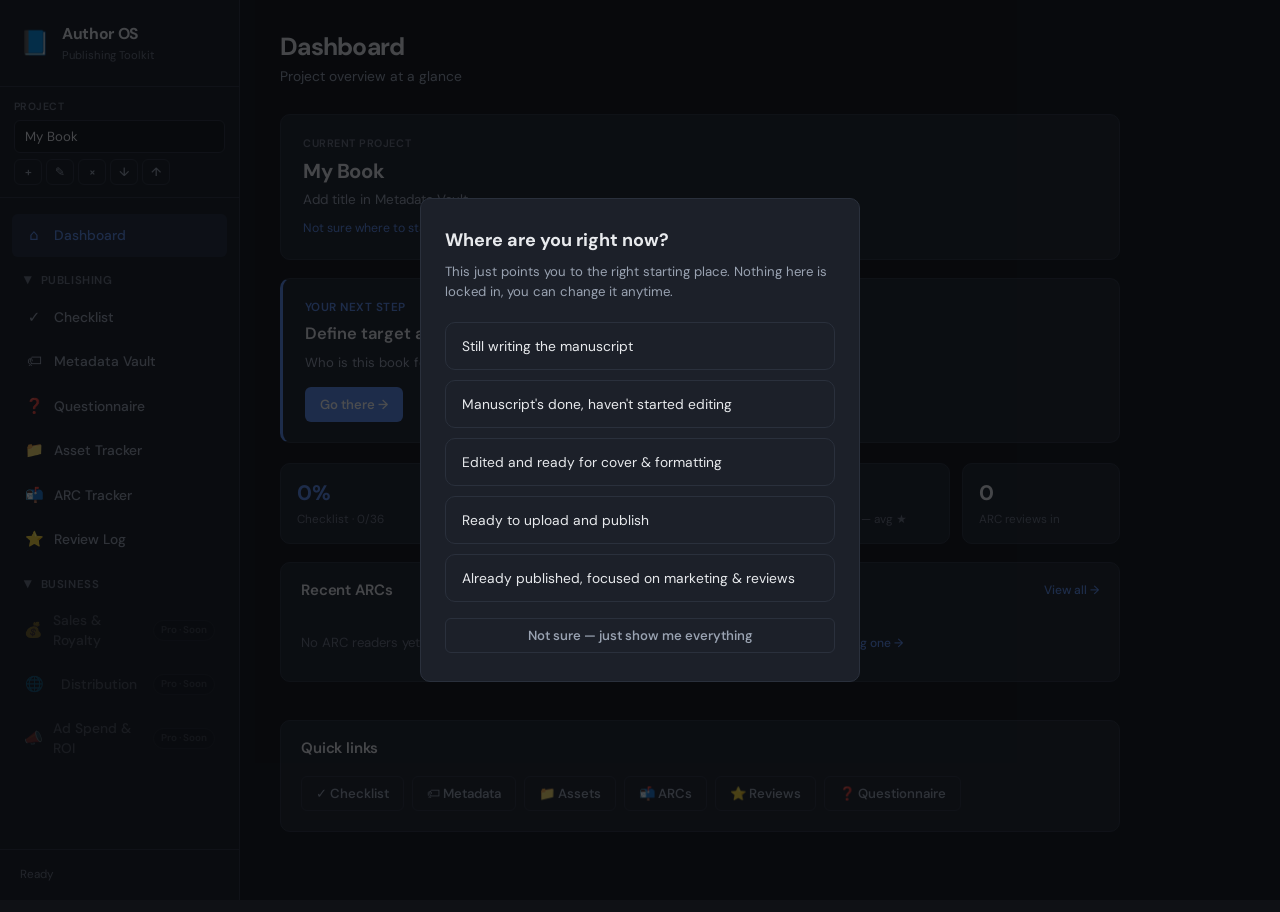
==== index.html @ c6f03f04 "Add files via upload" ====
<!DOCTYPE html>
<html lang="en">
<head>
  <meta charset="UTF-8" />
  <meta name="viewport" content="width=device-width, initial-scale=1.0" />
  <title>Author OS — Publishing Toolkit</title>
  <link rel="manifest" href="manifest.json" />
  <meta name="theme-color" content="#171a21" />
  <link rel="icon" href="icons/icon-192.png" />
  <link rel="apple-touch-icon" href="icons/icon-192.png" />
  <meta name="mobile-web-app-capable" content="yes" />
  <meta name="apple-mobile-web-app-capable" content="yes" />
  <meta name="apple-mobile-web-app-status-bar-style" content="black-translucent" />
  <meta name="apple-mobile-web-app-title" content="Author OS" />
  <link rel="stylesheet" href="styles.css" />
  <link rel="preconnect" href="https://fonts.googleapis.com" />
  <link rel="preconnect" href="https://fonts.gstatic.com" crossorigin />
  <link href="https://fonts.googleapis.com/css2?family=DM+Sans:ital,opsz,wght@0,9..40,400;0,9..40,500;0,9..40,600;0,9..40,700;1,9..40,400&family=JetBrains+Mono:wght@400;500&display=swap" rel="stylesheet" />
</head>
<body>
  <div class="app">
    <!-- Mobile top bar -->
    <header class="mobile-bar" id="mobileBar">
      <button type="button" class="menu-btn" id="menuBtn" aria-label="Open menu">
        <span class="menu-icon">☰</span>
      </button>
      <div class="mobile-bar-title">Author OS</div>
      <div class="mobile-bar-spacer"></div>
    </header>
    <div class="sidebar-backdrop" id="sidebarBackdrop" hidden></div>

    <!-- Sidebar -->
    <aside class="sidebar" id="sidebar">
      <div class="brand">
        <div class="brand-icon">📘</div>
        <div>
          <div class="brand-name">Author OS</div>
          <div class="brand-sub">Publishing Toolkit</div>
        </div>
        <button type="button" class="sidebar-close" id="sidebarClose" aria-label="Close menu">×</button>
      </div>
      <div class="project-switcher" id="projectSwitcher">
        <!-- rendered by JS -->
      </div>
      <nav class="nav">
        <a href="#dashboard" class="nav-item" data-page="dashboard">
          <span class="nav-icon">⌂</span> Dashboard
        </a>

        <div class="nav-group" data-group="publishing">
          <button type="button" class="nav-group-header" aria-expanded="true">
            <span class="nav-group-chevron">▶</span>
            <span class="nav-group-label">Publishing</span>
          </button>
          <div class="nav-group-items">
            <a href="#checklist" class="nav-item" data-page="checklist">
              <span class="nav-icon">✓</span> Checklist
            </a>
            <a href="#metadata" class="nav-item" data-page="metadata">
              <span class="nav-icon">🏷</span> Metadata Vault
            </a>
            <a href="#questionnaire" class="nav-item" data-page="questionnaire">
              <span class="nav-icon">❓</span> Questionnaire
            </a>
            <a href="#assets" class="nav-item" data-page="assets">
              <span class="nav-icon">📁</span> Asset Tracker
            </a>
            <a href="#arcs" class="nav-item" data-page="arcs">
              <span class="nav-icon">📬</span> ARC Tracker
            </a>
            <a href="#reviews" class="nav-item" data-page="reviews">
              <span class="nav-icon">⭐</span> Review Log
            </a>
          </div>
        </div>

        <div class="nav-group" data-group="business">
          <button type="button" class="nav-group-header" aria-expanded="true">
            <span class="nav-group-chevron">▶</span>
            <span class="nav-group-label">Business</span>
          </button>
          <div class="nav-group-items">
            <div class="nav-item disabled" title="Coming soon">
              <span class="nav-icon">💰</span> Sales & Royalty
              <span class="nav-soon-badge">Pro · Soon</span>
            </div>
            <div class="nav-item disabled" title="Coming soon">
              <span class="nav-icon">🌐</span> Distribution
              <span class="nav-soon-badge">Pro · Soon</span>
            </div>
            <div class="nav-item disabled" title="Coming soon">
              <span class="nav-icon">📣</span> Ad Spend & ROI
              <span class="nav-soon-badge">Pro · Soon</span>
            </div>
          </div>
        </div>
      </nav>
      <div class="sidebar-footer">
        <div class="save-status" id="saveStatus">Ready</div>
      </div>
    </aside>

    <!-- ========== DASHBOARD VIEW ========== -->
    <main class="main view" id="view-dashboard" hidden>
      <header class="page-header">
        <div>
          <h1>Dashboard</h1>
          <p class="subtitle">Project overview at a glance</p>
        </div>
      </header>

      <div class="dash-hero card" id="dashHero">
        <div class="dash-hero-label">Current project</div>
        <div class="dash-hero-title" id="dashProjectName">—</div>
        <div class="dash-hero-meta" id="dashBookMeta"></div>
        <button type="button" class="dash-hero-restart" id="btnReopenOnboarding">Not sure where to start?</button>
      </div>

      <div class="next-step card accent" id="dashNextStep">
        <!-- filled by JS -->
      </div>

      <div class="dash-grid" id="dashStats">
        <!-- filled by JS -->
      </div>

      <div class="dash-columns">
        <section class="card">
          <div class="card-header">
            <h2>Recent ARCs</h2>
            <a href="#arcs" class="dash-link" data-goto="arcs">View all →</a>
          </div>
          <div class="card-body" id="dashRecentArcs"></div>
        </section>
        <section class="card">
          <div class="card-header">
            <h2>Recent Reviews</h2>
            <a href="#reviews" class="dash-link" data-goto="reviews">View all →</a>
          </div>
          <div class="card-body" id="dashRecentReviews"></div>
        </section>
      </div>

      <div class="dash-quick card">
        <div class="card-header"><h2>Quick links</h2></div>
        <div class="card-body dash-quick-links">
          <button type="button" class="btn btn-ghost" data-goto="checklist">✓ Checklist</button>
          <button type="button" class="btn btn-ghost" data-goto="metadata">🏷 Metadata</button>
          <button type="button" class="btn btn-ghost" data-goto="assets">📁 Assets</button>
          <button type="button" class="btn btn-ghost" data-goto="arcs">📬 ARCs</button>
          <button type="button" class="btn btn-ghost" data-goto="reviews">⭐ Reviews</button>
          <button type="button" class="btn btn-ghost" data-goto="questionnaire">❓ Questionnaire</button>
        </div>
      </div>
    </main>

    <!-- ========== CHECKLIST VIEW ========== -->
    <main class="main view" id="view-checklist" hidden>
      <header class="page-header">
        <div>
          <h1>Publishing Checklist</h1>
          <p class="subtitle">Track every step from idea to launch</p>
        </div>
        <div class="header-actions">
          <div class="progress-wrap">
            <div class="progress-bar"><div class="progress-fill" id="progressFill"></div></div>
            <span class="progress-text" id="progressText">0%</span>
          </div>
          <button type="button" class="btn btn-ghost" id="btnResetChecklist">Reset</button>
        </div>
      </header>

      <div class="checklist" id="checklistRoot">
        <!-- Sections rendered by JS -->
      </div>
    </main>

    <!-- ========== METADATA VIEW ========== -->
    <main class="main view" id="view-metadata" hidden>
      <header class="page-header">
        <div>
          <h1>ISBN & Metadata Vault</h1>
          <p class="subtitle">Single source of truth for title, ISBNs, BISAC, keywords & more</p>
        </div>
        <div class="header-actions">
          <button type="button" class="btn btn-ghost" id="btnExport">Export JSON</button>
          <button type="button" class="btn btn-ghost" id="btnImport">Import</button>
          <button type="button" class="btn btn-danger" id="btnClear">Clear</button>
          <button type="button" class="btn btn-primary" id="btnSave">Save</button>
        </div>
      </header>

      <div class="wizard-toggle-bar">
        <span class="wizard-toggle-text">Prefer to go one step at a time?</span>
        <button type="button" class="btn btn-ghost btn-sm" id="btnMetaWizardToggle">Switch to step-by-step</button>
      </div>

      <form id="metadataForm" class="metadata-form" autocomplete="off">
        <!-- Core Identity -->
        <section class="card">
          <div class="card-header"><h2>Core Identity</h2></div>
          <div class="card-body grid-2">
            <div class="field">
              <label for="workingTitle">Working Title</label>
              <input type="text" id="workingTitle" name="workingTitle" placeholder="e.g. Project Blackbird" />
              <div class="field-hint">A placeholder while you're still writing. Change it anytime, it's just for your own reference and won't be shown to readers.</div>
            </div>
            <div class="field">
              <label for="finalTitle">Final Title <span class="req">*</span></label>
              <input type="text" id="finalTitle" name="finalTitle" placeholder="The actual title that will appear on the cover" required />
              <div class="field-hint">The exact title that will appear on the cover and every retailer page. Once you're happy with it, treat it as locked.</div>
            </div>
            <div class="field full">
              <label for="subtitle">Subtitle</label>
              <input type="text" id="subtitle" name="subtitle" placeholder="Optional subtitle" />
              <div class="field-hint">Optional. A short line under the title for extra context, common in nonfiction ("A Novel," "How to X in 30 Days"). Leave blank if your title stands alone.</div>
            </div>
            <div class="field">
              <label for="author">Primary Author / Pen Name <span class="req">*</span></label>
              <input type="text" id="author" name="author" placeholder="Name as it appears on the cover" required />
              <div class="field-hint">The name exactly as it should appear on the cover — your real name or a pen name.</div>
            </div>
            <div class="field">
              <label for="contributors">Other Contributors</label>
              <input type="text" id="contributors" name="contributors" placeholder="Editor, illustrator, co-author…" />
              <div class="field-hint">Anyone else who worked on the book. Not required, useful for your own records and for acknowledgments.</div>
            </div>
            <div class="field">
              <label for="seriesName">Series Name</label>
              <input type="text" id="seriesName" name="seriesName" placeholder="e.g. The Nightfall Saga" />
              <div class="field-hint">Leave blank for standalone books.</div>
            </div>
            <div class="field">
              <label for="seriesNumber">Series Number</label>
              <input type="text" id="seriesNumber" name="seriesNumber" placeholder="1, 2, Book One…" />
              <div class="field-hint">Where this book falls in the series — whatever format you use consistently across the series.</div>
            </div>
          </div>
        </section>

        <!-- Publication -->
        <section class="card">
          <div class="card-header"><h2>Publication</h2></div>
          <div class="card-body grid-2">
            <div class="field">
              <label for="publisher">Publisher / Imprint</label>
              <input type="text" id="publisher" name="publisher" placeholder="Your imprint or traditional publisher" />
              <div class="field-hint">Leave blank if you're publishing directly under your own name with no imprint.</div>
            </div>
            <div class="field">
              <label for="pubDate">Publication / On-Sale Date</label>
              <input type="date" id="pubDate" name="pubDate" />
              <div class="field-hint">The date your book goes live for purchase — this can be a pre-order date.</div>
            </div>
            <div class="field">
              <label for="language">Language</label>
              <select id="language" name="language">
                <option value="en">English</option>
                <option value="es">Spanish</option>
                <option value="fr">French</option>
                <option value="de">German</option>
                <option value="it">Italian</option>
                <option value="pt">Portuguese</option>
                <option value="other">Other</option>
              </select>
            </div>
            <div class="field">
              <label for="status">Status</label>
              <select id="status" name="status">
                <option value="draft">Draft</option>
                <option value="ready">Ready for upload</option>
                <option value="published">Published</option>
                <option value="archived">Archived</option>
              </select>
              <div class="field-hint">Where this book currently stands in your process.</div>
            </div>
            <div class="field">
              <label for="pageCount">Page Count (print)</label>
              <input type="number" id="pageCount" name="pageCount" min="0" placeholder="e.g. 320" />
              <div class="field-hint">An estimate is fine for now. Roughly 250–300 words per page if you don't have a formatted file yet.</div>
            </div>
            <div class="field">
              <label for="wordCount">Word Count</label>
              <input type="number" id="wordCount" name="wordCount" min="0" placeholder="e.g. 85000" />
              <div class="field-hint">Most word processors show this automatically — Tools &gt; Word Count in Google Docs, or the bottom status bar in Microsoft Word.</div>
            </div>
          </div>
        </section>

        <!-- Formats & ISBNs -->
        <section class="card">
          <div class="card-header">
            <h2>Formats & ISBNs</h2>
            <p class="card-hint">One ISBN per format, never reuse one across paperback, hardcover, ebook, and audio. Buy ISBNs from Bowker at myidentifiers.com if you're in the US (a 10-pack is far cheaper per-ISBN than buying one at a time), or search "[your country] ISBN agency" elsewhere. KDP will also assign a free ISBN automatically, but that locks the edition's publisher-of-record to Amazon, skip it if you plan to sell wide (Apple Books, Kobo, etc).</p>
          </div>
          <div class="card-body">
            <div class="isbn-grid">
              <div class="isbn-row">
                <label class="checkbox-label">
                  <input type="checkbox" id="fmtPaperback" name="fmtPaperback" />
                  <span>Paperback</span>
                </label>
                <input type="text" id="isbnPaperback" name="isbnPaperback" class="isbn-input" placeholder="ISBN-13 (paperback)" />
                <input type="text" id="pricePaperback" name="pricePaperback" class="price-input" placeholder="Price $" />
              </div>
              <div class="isbn-row">
                <label class="checkbox-label">
                  <input type="checkbox" id="fmtHardcover" name="fmtHardcover" />
                  <span>Hardcover</span>
                </label>
                <input type="text" id="isbnHardcover" name="isbnHardcover" class="isbn-input" placeholder="ISBN-13 (hardcover)" />
                <input type="text" id="priceHardcover" name="priceHardcover" class="price-input" placeholder="Price $" />
              </div>
              <div class="isbn-row">
                <label class="checkbox-label">
                  <input type="checkbox" id="fmtEbook" name="fmtEbook" />
                  <span>Ebook</span>
                </label>
                <input type="text" id="isbnEbook" name="isbnEbook" class="isbn-input" placeholder="ISBN-13 (ebook)" />
                <input type="text" id="priceEbook" name="priceEbook" class="price-input" placeholder="Price $" />
              </div>
              <div class="isbn-row">
                <label class="checkbox-label">
                  <input type="checkbox" id="fmtAudio" name="fmtAudio" />
                  <span>Audiobook</span>
                </label>
                <input type="text" id="isbnAudio" name="isbnAudio" class="isbn-input" placeholder="ISBN-13 (audio)" />
                <input type="text" id="priceAudio" name="priceAudio" class="price-input" placeholder="Price $" />
              </div>
            </div>
            <div class="field-hint" style="margin-top: 10px;">Price is the retail amount readers pay. You can change it anytime, including for promotions.</div>
          </div>
        </section>

        <!-- Categorization -->
        <section class="card">
          <div class="card-header"><h2>Categorization</h2></div>
          <div class="card-body grid-2">
            <div class="field">
              <label for="bisacPrimary">Primary BISAC</label>
              <input type="text" id="bisacPrimary" name="bisacPrimary" placeholder="e.g. FIC031000 — Fiction / Thrillers" />
              <div class="field-hint">A standardized code that tells retailers and libraries which shelf your book belongs on. Look up the full list at bisg.org ("BISAC Subject Headings List"), or check a similar, already-published book's Amazon listing under "Product details."</div>
            </div>
            <div class="field">
              <label for="bisacSecondary">Secondary BISAC</label>
              <input type="text" id="bisacSecondary" name="bisacSecondary" placeholder="Optional second category" />
              <div class="field-hint">Optional. Same lookup as Primary BISAC, pick the most specific code that still fits, a code too broad buries you in a crowded category.</div>
            </div>
            <div class="field full">
              <label for="keywords">Keywords / Search Terms</label>
              <textarea id="keywords" name="keywords" rows="2" placeholder="Comma-separated keywords for Amazon, Apple, etc. (max ~7 recommended)"></textarea>
              <div class="field-hint">Search terms a reader might actually type in, not marketing language. Type the start of a phrase into Amazon's search bar and see what autocomplete suggests, those are real searches people are making.</div>
            </div>
            <div class="field full">
              <label for="audience">Target Audience</label>
              <input type="text" id="audience" name="audience" placeholder="e.g. Adult, Young Adult, 18–35 thriller readers" />
              <div class="field-hint">Be specific — "Adult readers who enjoy slow-burn romantic suspense" is more useful than just "Adult."</div>
            </div>
          </div>
        </section>

        <!-- Descriptions -->
        <section class="card">
          <div class="card-header"><h2>Descriptions</h2></div>
          <div class="card-body">
            <div class="field">
              <label for="shortDesc">Short Description / Elevator Pitch</label>
              <textarea id="shortDesc" name="shortDesc" rows="3" placeholder="1–2 sentences. Used in ads and short listings."></textarea>
              <div class="field-hint">The version someone reads in half a second while scrolling. It needs to hook, not summarize.</div>
            </div>
            <div class="field">
              <label for="fullDesc">Full Description / Blurb</label>
              <textarea id="fullDesc" name="fullDesc" rows="8" placeholder="The sales description that appears on retailer pages."></textarea>
              <div class="field-hint">Sells the book, it doesn't summarize the plot start to finish, and it should never reveal the ending. Look at bestsellers in your genre for tone and structure before writing your own.</div>
            </div>
            <div class="field">
              <label for="notes">Internal Notes</label>
              <textarea id="notes" name="notes" rows="3" placeholder="Private notes — not for public metadata."></textarea>
              <div class="field-hint">Private, for your own use. Never shown to readers, never uploaded anywhere.</div>
            </div>
          </div>
        </section>

        <div class="form-footer">
          <button type="submit" class="btn btn-primary btn-lg">Save Metadata</button>
          <span class="hint">Data is stored locally in your browser (localStorage).</span>
        </div>
      </form>
    </main>

    <!-- ========== QUESTIONNAIRE VIEW ========== -->
    <main class="main view" id="view-questionnaire" hidden>
      <header class="page-header">
        <div>
          <h1>Project Questionnaire</h1>
          <p class="subtitle">Answer once — clarity for positioning, metadata & marketing</p>
        </div>
        <div class="header-actions">
          <button type="button" class="btn btn-ghost" id="btnImportQ">Import</button>
          <button type="button" class="btn btn-ghost" id="btnExportQ">Export</button>
          <button type="button" class="btn btn-danger" id="btnClearQ">Clear</button>
          <button type="button" class="btn btn-primary" id="btnSaveQ">Save</button>
        </div>
      </header>

      <div class="wizard-toggle-bar">
        <span class="wizard-toggle-text">Prefer to go one step at a time?</span>
        <button type="button" class="btn btn-ghost btn-sm" id="btnQWizardToggle">Switch to step-by-step</button>
      </div>

      <form id="questionnaireForm" class="questionnaire-form" autocomplete="off">
        <!-- 1. The Book -->
        <section class="card">
          <div class="card-header"><h2>1. The Book</h2></div>
          <div class="card-body">
            <div class="field">
              <label for="q_oneSentence">In one sentence, what is this book about?</label>
              <textarea id="q_oneSentence" name="q_oneSentence" rows="2" placeholder="When a burned-out detective inherits a haunted lighthouse, she must solve a 40-year-old disappearance before the storm season ends."></textarea>
              <div class="field-hint">The version you'd say out loud if someone asked "what's your book about?" at a party. Not your final blurb, just a working answer to clarify your own thinking.</div>
            </div>
            <div class="field">
              <label for="q_whyWrite">Why does this story need to exist? (Your personal why)</label>
              <textarea id="q_whyWrite" name="q_whyWrite" rows="3" placeholder="What itch does it scratch for you — and for readers?"></textarea>
              <div class="field-hint">Not for readers, this is for you. It helps you stay motivated and surfaces the emotional core you'll want to lean into in marketing later.</div>
            </div>
            <div class="field">
              <label for="q_comparable">Name 2–3 comparable titles (comps)</label>
              <input type="text" id="q_comparable" name="q_comparable" placeholder="e.g. The Silent Patient + Mexican Gothic + The Guest List" />
              <div class="field-hint">Already-published books close enough in tone or audience that "if you liked X, you'll like this" makes sense. Browse a similar book's Amazon page under "Customers also bought" for real, reader-tested comps.</div>
            </div>
            <div class="field">
              <label for="q_unique">What makes your book different from those comps?</label>
              <textarea id="q_unique" name="q_unique" rows="2" placeholder="The unique angle, voice, setting, or twist"></textarea>
              <div class="field-hint">This becomes the core of your pitch. Without a clear answer here, your marketing tends to default to sounding like everyone else's.</div>
            </div>
          </div>
        </section>

        <!-- 2. Reader -->
        <section class="card">
          <div class="card-header"><h2>2. The Reader</h2></div>
          <div class="card-body grid-2">
            <div class="field full">
              <label for="q_idealReader">Describe your ideal reader in detail</label>
              <textarea id="q_idealReader" name="q_idealReader" rows="3" placeholder="Age range, gender lean, what they already read, what they care about, where they hang out online…"></textarea>
              <div class="field-hint">A specific person, not a demographic category. What they already read and where they spend time online matters more than age, and makes them far easier to actually reach with ads or content.</div>
            </div>
            <div class="field">
              <label for="q_genre">Primary genre / category</label>
              <input type="text" id="q_genre" name="q_genre" placeholder="e.g. Psychological thriller, romantasy, business memoir" />
              <div class="field-hint">As specific as you can get — "psychological thriller" over just "thriller." This should generally match the BISAC categories in the Metadata Vault.</div>
            </div>
            <div class="field">
              <label for="q_heat">Content level / heat / intensity</label>
              <select id="q_heat" name="q_heat">
                <option value="">— select —</option>
                <option value="clean">Clean / no spice</option>
                <option value="mild">Mild</option>
                <option value="moderate">Moderate</option>
                <option value="explicit">Explicit / dark</option>
                <option value="na">Not applicable</option>
              </select>
              <div class="field-hint">Readers rely on this to know what they're getting. Mismatched expectations are one of the most common sources of negative reviews.</div>
            </div>
            <div class="field full">
              <label for="q_promise">What emotional promise does the book make?</label>
              <input type="text" id="q_promise" name="q_promise" placeholder="e.g. Edge-of-seat tension + a satisfying justice ending" />
              <div class="field-hint">The feeling a reader trusts you to deliver by the end. This should match what your comps above also promise.</div>
            </div>
          </div>
        </section>

        <!-- 3. Goals -->
        <section class="card">
          <div class="card-header"><h2>3. Goals & Success</h2></div>
          <div class="card-body grid-2">
            <div class="field full">
              <label for="q_primaryGoal">Primary goal for this book</label>
              <select id="q_primaryGoal" name="q_primaryGoal">
                <option value="">— select —</option>
                <option value="finish">Just finish and publish it</option>
                <option value="income">Meaningful income / full-time writing</option>
                <option value="series">Launch a series / platform</option>
                <option value="credibility">Build credibility / authority</option>
                <option value="fun">Creative fulfillment / fun</option>
                <option value="other">Other</option>
              </select>
              <div class="field-hint">There's no wrong answer here — naming your real priority honestly shapes which of the other questions matter most.</div>
            </div>
            <div class="field">
              <label for="q_salesTarget">Realistic first-year sales target</label>
              <input type="text" id="q_salesTarget" name="q_salesTarget" placeholder="e.g. 500 copies or $2,000 royalty" />
              <div class="field-hint">Keep this realistic, not aspirational. Most first books sell modestly — an honest target here helps set an honest marketing budget below.</div>
            </div>
            <div class="field">
              <label for="q_timeline">Target publish date</label>
              <input type="month" id="q_timeline" name="q_timeline" />
              <div class="field-hint">Should match the Publication Date in the Metadata Vault once that's set.</div>
            </div>
            <div class="field full">
              <label for="q_successLooksLike">What does “success” look like 12 months after launch?</label>
              <textarea id="q_successLooksLike" name="q_successLooksLike" rows="2" placeholder="Be specific and honest"></textarea>
              <div class="field-hint">Something you could actually check against in a year — "500 copies sold and an email list of 300 readers," not just "sell lots of books."</div>
            </div>
          </div>
        </section>

        <!-- 4. Marketing -->
        <section class="card">
          <div class="card-header"><h2>4. Marketing & Reach</h2></div>
          <div class="card-body">
            <div class="field">
              <label for="q_existingAudience">Do you already have an audience? Where?</label>
              <textarea id="q_existingAudience" name="q_existingAudience" rows="2" placeholder="Email list size, social following, podcast, newsletter, local community…"></textarea>
              <div class="field-hint">Be honest about size. This directly affects how much of your launch depends on paid ads versus people who already know you.</div>
            </div>
            <div class="field">
              <label for="q_marketingComfort">Which marketing activities are you willing to do?</label>
              <div class="checkbox-group">
                <label class="checkbox-label"><input type="checkbox" name="q_mkt_email" id="q_mkt_email" /> Email list / newsletter</label>
                <label class="checkbox-label"><input type="checkbox" name="q_mkt_social" id="q_mkt_social" /> Social media (organic)</label>
                <label class="checkbox-label"><input type="checkbox" name="q_mkt_ads" id="q_mkt_ads" /> Paid ads (Amazon, Meta, BookBub)</label>
                <label class="checkbox-label"><input type="checkbox" name="q_mkt_podcast" id="q_mkt_podcast" /> Podcast interviews / guesting</label>
                <label class="checkbox-label"><input type="checkbox" name="q_mkt_events" id="q_mkt_events" /> Events / signings / speaking</label>
                <label class="checkbox-label"><input type="checkbox" name="q_mkt_arcs" id="q_mkt_arcs" /> ARC team & review campaign</label>
                <label class="checkbox-label"><input type="checkbox" name="q_mkt_none" id="q_mkt_none" /> Prefer minimal marketing</label>
              </div>
              <div class="field-hint">Check only what you'll actually do consistently. An ARC team you abandon after week one is worse than committing to fewer channels you'll actually maintain.</div>
            </div>
            <div class="field">
              <label for="q_budget">Rough marketing budget for launch (USD)</label>
              <select id="q_budget" name="q_budget">
                <option value="">— select —</option>
                <option value="0">$0 – organic only</option>
                <option value="100-500">$100 – $500</option>
                <option value="500-2000">$500 – $2,000</option>
                <option value="2000+">$2,000+</option>
                <option value="unsure">Not sure yet</option>
              </select>
              <div class="field-hint">Covers things like ads, promo site submissions (BookBub, Written Word Media), or ARC reader incentives. "$0, organic only" is a completely valid answer.</div>
            </div>
          </div>
        </section>

        <!-- 5. Practical -->
        <section class="card">
          <div class="card-header"><h2>5. Practical Reality</h2></div>
          <div class="card-body grid-2">
            <div class="field">
              <label for="q_hours">Hours per week you can realistically dedicate</label>
              <input type="text" id="q_hours" name="q_hours" placeholder="e.g. 8–12 hours" />
              <div class="field-hint">A realistic number, not an aspirational one. This affects which later stages (marketing, distribution, post-launch) are realistic to do yourself versus needing help with.</div>
            </div>
            <div class="field">
              <label for="q_help">Where do you most need outside help?</label>
              <select id="q_help" name="q_help">
                <option value="">— select —</option>
                <option value="editing">Editing</option>
                <option value="cover">Cover design</option>
                <option value="formatting">Formatting</option>
                <option value="marketing">Marketing strategy</option>
                <option value="ads">Ads management</option>
                <option value="none">I want to DIY everything</option>
              </select>
              <div class="field-hint">Where you're least confident or most likely to get stuck. Useful as a signal for where to budget for professional help first.</div>
            </div>
            <div class="field full">
              <label for="q_blockers">Biggest current blocker or fear</label>
              <textarea id="q_blockers" name="q_blockers" rows="2" placeholder="Be honest — this helps prioritize"></textarea>
              <div class="field-hint">Not shown anywhere else. Exists to help surface what's actually slowing you down.</div>
            </div>
            <div class="field full">
              <label for="q_notes">Anything else you want to capture?</label>
              <textarea id="q_notes" name="q_notes" rows="3" placeholder="Open notes"></textarea>
            </div>
          </div>
        </section>

        <div class="form-footer">
          <button type="submit" class="btn btn-primary btn-lg">Save Answers</button>
          <span class="hint">Saved locally in your browser. Export anytime.</span>
        </div>
      </form>
    </main>

    <!-- ========== ASSET TRACKER VIEW ========== -->
    <main class="main view" id="view-assets" hidden>
      <header class="page-header">
        <div>
          <h1>Asset Tracker</h1>
          <p class="subtitle">Manuscripts, covers, interiors, marketing files & more</p>
        </div>
        <div class="header-actions">
          <button type="button" class="btn btn-ghost" id="btnImportAssets">Import</button>
          <button type="button" class="btn btn-ghost" id="btnExportAssets">Export</button>
          <button type="button" class="btn btn-primary" id="btnAddAsset">+ Add Asset</button>
        </div>
      </header>

      <!-- Filters -->
      <div class="asset-filters" id="assetFilters">
        <button type="button" class="filter-chip active" data-filter="all">All</button>
        <button type="button" class="filter-chip" data-filter="manuscript">Manuscript</button>
        <button type="button" class="filter-chip" data-filter="cover">Cover</button>
        <button type="button" class="filter-chip" data-filter="interior">Interior</button>
        <button type="button" class="filter-chip" data-filter="marketing">Marketing</button>
        <button type="button" class="filter-chip" data-filter="audio">Audio</button>
        <button type="button" class="filter-chip" data-filter="legal">Legal</button>
        <button type="button" class="filter-chip" data-filter="other">Other</button>
      </div>

      <!-- Add / Edit form (hidden by default) -->
      <section class="card asset-form-card" id="assetFormCard" hidden>
        <div class="card-header">
          <h2 id="assetFormTitle">Add Asset</h2>
        </div>
        <div class="card-body">
          <form id="assetForm" autocomplete="off">
            <input type="hidden" id="assetId" name="assetId" />
            <div class="grid-2">
              <div class="field">
                <label for="assetName">Name <span class="req">*</span></label>
                <input type="text" id="assetName" name="assetName" required placeholder="e.g. Final Manuscript v3, Front Cover PNG" />
              </div>
              <div class="field">
                <label for="assetCategory">Category</label>
                <select id="assetCategory" name="assetCategory">
                  <option value="manuscript">Manuscript</option>
                  <option value="cover">Cover</option>
                  <option value="interior">Interior / Formatting</option>
                  <option value="marketing">Marketing</option>
                  <option value="audio">Audio</option>
                  <option value="legal">Legal / Contracts</option>
                  <option value="other">Other</option>
                </select>
              </div>
              <div class="field">
                <label for="assetStatus">Status</label>
                <select id="assetStatus" name="assetStatus">
                  <option value="draft">Draft</option>
                  <option value="in-progress">In Progress</option>
                  <option value="review">Needs Review</option>
                  <option value="final">Final / Approved</option>
                  <option value="archived">Archived</option>
                </select>
              </div>
              <div class="field">
                <label for="assetVersion">Version</label>
                <input type="text" id="assetVersion" name="assetVersion" placeholder="e.g. v2.1, 2026-03-15" />
              </div>
              <div class="field full">
                <label for="assetLocation">Location / Link / Path</label>
                <input type="text" id="assetLocation" name="assetLocation" placeholder="Google Drive link, Dropbox path, local folder…" />
              </div>
              <div class="field full">
                <label for="assetNotes">Notes</label>
                <textarea id="assetNotes" name="assetNotes" rows="2" placeholder="Anything important about this file"></textarea>
              </div>
            </div>
            <div class="form-footer" style="margin-top:16px">
              <button type="submit" class="btn btn-primary">Save Asset</button>
              <button type="button" class="btn btn-ghost" id="btnCancelAsset">Cancel</button>
            </div>
          </form>
        </div>
      </section>

      <!-- Asset list -->
      <div class="asset-list" id="assetList">
        <!-- rendered by JS -->
      </div>

      <div class="empty-state" id="assetEmpty" hidden>
        <p>No assets yet.</p>
        <button type="button" class="btn btn-primary" id="btnAddAssetEmpty">+ Add your first asset</button>
      </div>
    </main>

    <!-- ========== ARC TRACKER VIEW ========== -->
    <main class="main view" id="view-arcs" hidden>
      <header class="page-header">
        <div>
          <h1>ARC Tracker</h1>
          <p class="subtitle">Advance reader copies — who has it, status, and reviews</p>
        </div>
        <div class="header-actions">
          <button type="button" class="btn btn-ghost" id="btnImportArcs">Import</button>
          <button type="button" class="btn btn-ghost" id="btnExportArcs">Export</button>
          <button type="button" class="btn btn-primary" id="btnAddArc">+ Add Reader</button>
        </div>
      </header>

      <!-- Status filters -->
      <div class="asset-filters" id="arcFilters">
        <button type="button" class="filter-chip active" data-filter="all">All</button>
        <button type="button" class="filter-chip" data-filter="invited">Invited</button>
        <button type="button" class="filter-chip" data-filter="sent">Sent</button>
        <button type="button" class="filter-chip" data-filter="received">Received</button>
        <button type="button" class="filter-chip" data-filter="reviewed">Reviewed</button>
        <button type="button" class="filter-chip" data-filter="no-review">No Review</button>
        <button type="button" class="filter-chip" data-filter="declined">Declined</button>
      </div>

      <!-- Stats strip -->
      <div class="arc-stats" id="arcStats"></div>

      <!-- Add / Edit form -->
      <section class="card asset-form-card" id="arcFormCard" hidden>
        <div class="card-header">
          <h2 id="arcFormTitle">Add ARC Reader</h2>
        </div>
        <div class="card-body">
          <form id="arcForm" autocomplete="off">
            <input type="hidden" id="arcId" name="arcId" />
            <div class="grid-2">
              <div class="field">
                <label for="arcName">Name / Handle <span class="req">*</span></label>
                <input type="text" id="arcName" name="arcName" required placeholder="e.g. Sarah J. or @bookishsarah" />
              </div>
              <div class="field">
                <label for="arcContact">Email / Contact</label>
                <input type="text" id="arcContact" name="arcContact" placeholder="email or DM link" />
              </div>
              <div class="field">
                <label for="arcPlatform">Platform</label>
                <select id="arcPlatform" name="arcPlatform">
                  <option value="goodreads">Goodreads</option>
                  <option value="amazon">Amazon</option>
                  <option value="blog">Blog</option>
                  <option value="instagram">Instagram</option>
                  <option value="tiktok">TikTok / BookTok</option>
                  <option value="youtube">YouTube</option>
                  <option value="bookbub">BookBub</option>
                  <option value="netgalley">NetGalley</option>
                  <option value="other">Other</option>
                </select>
              </div>
              <div class="field">
                <label for="arcStatus">Status</label>
                <select id="arcStatus" name="arcStatus">
                  <option value="invited">Invited</option>
                  <option value="sent">Sent</option>
                  <option value="received">Received</option>
                  <option value="reviewed">Reviewed</option>
                  <option value="no-review">No Review</option>
                  <option value="declined">Declined</option>
                </select>
              </div>
              <div class="field">
                <label for="arcFormat">Format sent</label>
                <select id="arcFormat" name="arcFormat">
                  <option value="ebook">Ebook</option>
                  <option value="paperback">Paperback</option>
                  <option value="hardcover">Hardcover</option>
                  <option value="audio">Audiobook</option>
                  <option value="pdf">PDF</option>
                </select>
              </div>
              <div class="field">
                <label for="arcDateSent">Date sent</label>
                <input type="date" id="arcDateSent" name="arcDateSent" />
              </div>
              <div class="field">
                <label for="arcDueDate">Expected review by</label>
                <input type="date" id="arcDueDate" name="arcDueDate" />
              </div>
              <div class="field">
                <label for="arcRating">Rating (if reviewed)</label>
                <select id="arcRating" name="arcRating">
                  <option value="">—</option>
                  <option value="5">5 ★</option>
                  <option value="4">4 ★</option>
                  <option value="3">3 ★</option>
                  <option value="2">2 ★</option>
                  <option value="1">1 ★</option>
                </select>
              </div>
              <div class="field full">
                <label for="arcReviewLink">Review link</label>
                <input type="url" id="arcReviewLink" name="arcReviewLink" placeholder="https://…" />
              </div>
              <div class="field full">
                <label for="arcNotes">Notes</label>
                <textarea id="arcNotes" name="arcNotes" rows="2" placeholder="Follow-up reminders, preferences, etc."></textarea>
              </div>
            </div>
            <div class="form-footer" style="margin-top:16px">
              <button type="submit" class="btn btn-primary">Save Reader</button>
              <button type="button" class="btn btn-ghost" id="btnCancelArc">Cancel</button>
            </div>
          </form>
        </div>
      </section>

      <!-- ARC list -->
      <div class="asset-list" id="arcList"></div>

      <div class="empty-state" id="arcEmpty" hidden>
        <p>No ARC readers yet.</p>
        <button type="button" class="btn btn-primary" id="btnAddArcEmpty">+ Add your first reader</button>
      </div>
    </main>

    <!-- ========== REVIEW LOG VIEW ========== -->
    <main class="main view" id="view-reviews" hidden>
      <header class="page-header">
        <div>
          <h1>Review Log</h1>
          <p class="subtitle">Aggregate reviews from Amazon, Goodreads, blogs & more</p>
        </div>
        <div class="header-actions">
          <button type="button" class="btn btn-ghost" id="btnImportReviews">Import</button>
          <button type="button" class="btn btn-ghost" id="btnExportReviews">Export</button>
          <button type="button" class="btn btn-primary" id="btnAddReview">+ Log Review</button>
        </div>
      </header>

      <!-- Stats -->
      <div class="arc-stats" id="reviewStats"></div>

      <!-- Platform filters -->
      <div class="asset-filters" id="reviewFilters">
        <button type="button" class="filter-chip active" data-filter="all">All</button>
        <button type="button" class="filter-chip" data-filter="amazon">Amazon</button>
        <button type="button" class="filter-chip" data-filter="goodreads">Goodreads</button>
        <button type="button" class="filter-chip" data-filter="bookbub">BookBub</button>
        <button type="button" class="filter-chip" data-filter="blog">Blog</button>
        <button type="button" class="filter-chip" data-filter="instagram">Instagram</button>
        <button type="button" class="filter-chip" data-filter="tiktok">TikTok</button>
        <button type="button" class="filter-chip" data-filter="youtube">YouTube</button>
        <button type="button" class="filter-chip" data-filter="other">Other</button>
      </div>

      <!-- Add / Edit form -->
      <section class="card asset-form-card" id="reviewFormCard" hidden>
        <div class="card-header">
          <h2 id="reviewFormTitle">Log Review</h2>
        </div>
        <div class="card-body">
          <form id="reviewForm" autocomplete="off">
            <input type="hidden" id="reviewId" name="reviewId" />
            <div class="grid-2">
              <div class="field">
                <label for="reviewPlatform">Platform <span class="req">*</span></label>
                <select id="reviewPlatform" name="reviewPlatform" required>
                  <option value="amazon">Amazon</option>
                  <option value="goodreads">Goodreads</option>
                  <option value="bookbub">BookBub</option>
                  <option value="blog">Blog</option>
                  <option value="instagram">Instagram</option>
                  <option value="tiktok">TikTok</option>
                  <option value="youtube">YouTube</option>
                  <option value="netgalley">NetGalley</option>
                  <option value="other">Other</option>
                </select>
              </div>
              <div class="field">
                <label for="reviewRating">Rating</label>
                <select id="reviewRating" name="reviewRating">
                  <option value="">— none —</option>
                  <option value="5">5 ★</option>
                  <option value="4">4 ★</option>
                  <option value="3">3 ★</option>
                  <option value="2">2 ★</option>
                  <option value="1">1 ★</option>
                </select>
              </div>
              <div class="field">
                <label for="reviewDate">Date posted</label>
                <input type="date" id="reviewDate" name="reviewDate" />
              </div>
              <div class="field">
                <label for="reviewReviewer">Reviewer name / handle</label>
                <input type="text" id="reviewReviewer" name="reviewReviewer" placeholder="Optional" />
              </div>
              <div class="field full">
                <label for="reviewLink">Review URL</label>
                <input type="url" id="reviewLink" name="reviewLink" placeholder="https://…" />
              </div>
              <div class="field full">
                <label for="reviewExcerpt">Excerpt / quote</label>
                <textarea id="reviewExcerpt" name="reviewExcerpt" rows="3" placeholder="Paste a short quote or key line from the review"></textarea>
              </div>
              <div class="field full">
                <label for="reviewNotes">Notes</label>
                <textarea id="reviewNotes" name="reviewNotes" rows="2" placeholder="e.g. From ARC campaign, verified purchase, etc."></textarea>
              </div>
            </div>
            <div class="form-footer" style="margin-top:16px">
              <button type="submit" class="btn btn-primary">Save Review</button>
              <button type="button" class="btn btn-ghost" id="btnCancelReview">Cancel</button>
            </div>
          </form>
        </div>
      </section>

      <!-- Review list -->
      <div class="asset-list" id="reviewList"></div>

      <div class="empty-state" id="reviewEmpty" hidden>
        <p>No reviews logged yet.</p>
        <button type="button" class="btn btn-primary" id="btnAddReviewEmpty">+ Log your first review</button>
      </div>
    </main>
  </div>

  <input type="file" id="importFile" accept=".json,application/json" hidden />

  <!-- ========== ONBOARDING: WHERE ARE YOU RIGHT NOW ========== -->
  <div class="modal-overlay" id="onboardingModal" hidden>
    <div class="modal card">
      <h2>Where are you right now?</h2>
      <p class="modal-sub">This just points you to the right starting place. Nothing here is locked in, you can change it anytime.</p>
      <div class="onboarding-options" id="onboardingOptions">
        <button type="button" class="onboarding-option" data-stage="writing">
          Still writing the manuscript
        </button>
        <button type="button" class="onboarding-option" data-stage="editing">
          Manuscript's done, haven't started editing
        </button>
        <button type="button" class="onboarding-option" data-stage="design">
          Edited and ready for cover &amp; formatting
        </button>
        <button type="button" class="onboarding-option" data-stage="publish">
          Ready to upload and publish
        </button>
        <button type="button" class="onboarding-option" data-stage="published">
          Already published, focused on marketing &amp; reviews
        </button>
      </div>
      <button type="button" class="btn btn-ghost modal-skip" id="btnSkipOnboarding">Not sure — just show me everything</button>
    </div>
  </div>

  <script src="app.js"></script>
  <script>
    if ("serviceWorker" in navigator) {
      window.addEventListener("load", () => {
        navigator.serviceWorker.register("sw.js").catch((err) => {
          console.error("Service worker registration failed:", err);
        });
      });
    }
  </script>
</body>
</html>
---- styles.css ----
/* ========== Design tokens ========== */
:root {
  --bg: #0f1115;
  --bg-elevated: #171a21;
  --bg-card: #1c2029;
  --border: #2a303c;
  --border-focus: #5b8def;
  --text: #e8eaed;
  --text-muted: #9aa3b2;
  --text-dim: #6b7280;
  --accent: #5b8def;
  --accent-hover: #4a7de0;
  --accent-soft: rgba(91, 141, 239, 0.12);
  --danger: #e05c5c;
  --danger-soft: rgba(224, 92, 92, 0.12);
  --success: #3ecf8e;
  --radius: 10px;
  --radius-sm: 6px;
  --shadow: 0 4px 24px rgba(0, 0, 0, 0.35);
  --font: "DM Sans", system-ui, -apple-system, sans-serif;
  --mono: "JetBrains Mono", ui-monospace, monospace;
  --sidebar-w: 240px;
}

*,
*::before,
*::after {
  box-sizing: border-box;
  margin: 0;
  padding: 0;
}

html {
  font-size: 15px;
  -webkit-font-smoothing: antialiased;
}

body {
  font-family: var(--font);
  background: var(--bg);
  color: var(--text);
  line-height: 1.5;
  min-height: 100vh;
}

/* ========== Layout ========== */
.app {
  display: flex;
  min-height: 100vh;
}

/* Sidebar */
.sidebar {
  width: var(--sidebar-w);
  background: var(--bg-elevated);
  border-right: 1px solid var(--border);
  display: flex;
  flex-direction: column;
  position: fixed;
  top: 0;
  left: 0;
  bottom: 0;
  z-index: 20;
}

.brand {
  display: flex;
  align-items: center;
  gap: 12px;
  padding: 22px 20px;
  border-bottom: 1px solid var(--border);
  position: relative;
}

.sidebar-close {
  display: none;
  margin-left: auto;
  background: transparent;
  border: none;
  color: var(--text-muted);
  font-size: 1.5rem;
  line-height: 1;
  cursor: pointer;
  padding: 4px 8px;
  border-radius: var(--radius-sm);
}

.sidebar-close:hover {
  background: var(--bg);
  color: var(--text);
}

/* Mobile bar — hidden on desktop */
.mobile-bar {
  display: none;
}

.sidebar-backdrop {
  display: none;
}

.brand-icon {
  font-size: 1.6rem;
  line-height: 1;
}

.brand-name {
  font-weight: 700;
  font-size: 1.05rem;
  letter-spacing: -0.02em;
}

.brand-sub {
  font-size: 0.75rem;
  color: var(--text-dim);
  margin-top: 1px;
}

.nav {
  flex: 1;
  padding: 16px 12px;
  display: flex;
  flex-direction: column;
  gap: 4px;
}

.nav-item {
  display: flex;
  align-items: center;
  gap: 10px;
  padding: 10px 12px;
  border-radius: var(--radius-sm);
  color: var(--text-muted);
  text-decoration: none;
  font-weight: 500;
  font-size: 0.92rem;
  transition: background 0.15s, color 0.15s;
}

.nav-item:hover:not(.disabled) {
  background: var(--accent-soft);
  color: var(--text);
}

.nav-item.active {
  background: var(--accent-soft);
  color: var(--accent);
}

.nav-item.disabled {
  opacity: 0.4;
  cursor: not-allowed;
}

.nav-icon {
  width: 20px;
  text-align: center;
  font-size: 1rem;
}

.sidebar-footer {
  padding: 16px 20px;
  border-top: 1px solid var(--border);
}

.save-status {
  font-size: 0.78rem;
  color: var(--text-dim);
  transition: color 0.2s;
}

.save-status.saving {
  color: var(--accent);
}

.save-status.saved {
  color: var(--success);
}

/* Main */
.main {
  flex: 1;
  margin-left: var(--sidebar-w);
  padding: 32px 40px 60px;
  max-width: 920px;
}

.page-header {
  display: flex;
  justify-content: space-between;
  align-items: flex-start;
  gap: 24px;
  margin-bottom: 28px;
}

.page-header h1 {
  font-size: 1.65rem;
  font-weight: 700;
  letter-spacing: -0.03em;
  line-height: 1.2;
}

.subtitle {
  color: var(--text-muted);
  font-size: 0.92rem;
  margin-top: 4px;
}

.header-actions {
  display: flex;
  gap: 8px;
  flex-shrink: 0;
}

/* Buttons */
.btn {
  display: inline-flex;
  align-items: center;
  justify-content: center;
  gap: 6px;
  padding: 8px 14px;
  border-radius: var(--radius-sm);
  font-family: var(--font);
  font-size: 0.88rem;
  font-weight: 550;
  border: 1px solid transparent;
  cursor: pointer;
  transition: background 0.15s, border-color 0.15s, color 0.15s;
  white-space: nowrap;
}

.btn-primary {
  background: var(--accent);
  color: #fff;
}

.btn-primary:hover {
  background: var(--accent-hover);
}

.btn-ghost {
  background: transparent;
  border-color: var(--border);
  color: var(--text-muted);
}

.btn-ghost:hover {
  background: var(--bg-card);
  color: var(--text);
  border-color: #3a4250;
}

.btn-danger {
  background: transparent;
  border-color: var(--border);
  color: var(--text-muted);
}

.btn-danger:hover {
  background: var(--danger-soft);
  border-color: var(--danger);
  color: var(--danger);
}

.btn-lg {
  padding: 12px 22px;
  font-size: 0.95rem;
}

/* Cards */
.card {
  background: var(--bg-card);
  border: 1px solid var(--border);
  border-radius: var(--radius);
  margin-bottom: 20px;
  overflow: hidden;
}

.card-header {
  padding: 16px 20px 0;
}

.card-header h2 {
  font-size: 1rem;
  font-weight: 600;
  letter-spacing: -0.01em;
}

.card-hint {
  font-size: 0.82rem;
  color: var(--text-dim);
  margin-top: 4px;
}

.card-body {
  padding: 16px 20px 20px;
}

.grid-2 {
  display: grid;
  grid-template-columns: 1fr 1fr;
  gap: 16px 18px;
}

.grid-2 .full {
  grid-column: 1 / -1;
}

/* Fields */
.field {
  display: flex;
  flex-direction: column;
  gap: 6px;
}

.field label {
  font-size: 0.8rem;
  font-weight: 550;
  color: var(--text-muted);
}

.field-hint {
  font-size: 0.78rem;
  color: var(--text-dim);
  line-height: 1.45;
  margin-top: -2px;
}

.req {
  color: var(--danger);
}

input[type="text"],
input[type="number"],
input[type="date"],
select,
textarea {
  width: 100%;
  padding: 9px 12px;
  background: var(--bg);
  border: 1px solid var(--border);
  border-radius: var(--radius-sm);
  color: var(--text);
  font-family: var(--font);
  font-size: 0.92rem;
  transition: border-color 0.15s, box-shadow 0.15s;
}

input:focus,
select:focus,
textarea:focus {
  outline: none;
  border-color: var(--border-focus);
  box-shadow: 0 0 0 3px var(--accent-soft);
}

input::placeholder,
textarea::placeholder {
  color: var(--text-dim);
}

textarea {
  resize: vertical;
  min-height: 60px;
  line-height: 1.55;
}

select {
  cursor: pointer;
  appearance: none;
  background-image: url("data:image/svg+xml,%3Csvg xmlns='http://www.w3.org/2000/svg' width='12' height='12' viewBox='0 0 12 12'%3E%3Cpath fill='%239aa3b2' d='M3 4.5L6 8l3-3.5'/%3E%3C/svg%3E");
  background-repeat: no-repeat;
  background-position: right 12px center;
  padding-right: 32px;
}

/* ISBN grid */
.isbn-grid {
  display: flex;
  flex-direction: column;
  gap: 12px;
}

.isbn-row {
  display: grid;
  grid-template-columns: 140px 1fr 110px;
  gap: 12px;
  align-items: center;
}

.checkbox-label {
  display: flex;
  align-items: center;
  gap: 8px;
  font-size: 0.9rem;
  font-weight: 500;
  color: var(--text-muted);
  cursor: pointer;
  user-select: none;
}

.checkbox-label input[type="checkbox"] {
  width: 16px;
  height: 16px;
  accent-color: var(--accent);
  cursor: pointer;
}

.isbn-input {
  font-family: var(--mono);
  font-size: 0.88rem !important;
  letter-spacing: 0.02em;
}

.price-input {
  font-family: var(--mono);
  font-size: 0.88rem !important;
}

/* Form footer */
.form-footer {
  display: flex;
  align-items: center;
  gap: 16px;
  margin-top: 8px;
  padding-bottom: 20px;
}

.hint {
  font-size: 0.8rem;
  color: var(--text-dim);
}

/* Responsive */
/* ========== Views ========== */
.view[hidden] {
  display: none !important;
}

/* ========== Progress ========== */
.progress-wrap {
  display: flex;
  align-items: center;
  gap: 10px;
  min-width: 140px;
}

.progress-bar {
  flex: 1;
  height: 8px;
  background: var(--bg);
  border-radius: 99px;
  overflow: hidden;
  border: 1px solid var(--border);
}

.progress-fill {
  height: 100%;
  width: 0%;
  background: linear-gradient(90deg, var(--accent), var(--success));
  border-radius: 99px;
  transition: width 0.35s ease;
}

.progress-text {
  font-family: var(--mono);
  font-size: 0.82rem;
  font-weight: 500;
  color: var(--text-muted);
  min-width: 36px;
  text-align: right;
}

/* ========== Checklist ========== */
.checklist {
  display: flex;
  flex-direction: column;
  gap: 14px;
}

.check-section {
  background: var(--bg-card);
  border: 1px solid var(--border);
  border-radius: var(--radius);
  overflow: hidden;
}

.check-section-header {
  display: flex;
  align-items: center;
  gap: 12px;
  padding: 14px 18px;
  cursor: pointer;
  user-select: none;
  transition: background 0.15s;
}

.check-section-header:hover {
  background: rgba(255, 255, 255, 0.02);
}

.check-section-header h2 {
  font-size: 0.98rem;
  font-weight: 600;
  flex: 1;
  letter-spacing: -0.01em;
}

.section-count {
  font-family: var(--mono);
  font-size: 0.78rem;
  color: var(--text-dim);
  background: var(--bg);
  padding: 3px 8px;
  border-radius: 99px;
  border: 1px solid var(--border);
}

.chevron {
  font-size: 0.75rem;
  color: var(--text-dim);
  transition: transform 0.2s;
}

.check-section.open .chevron {
  transform: rotate(90deg);
}

.check-section-body {
  display: none;
  padding: 0 12px 14px;
  border-top: 1px solid var(--border);
}

.check-section.open .check-section-body {
  display: block;
}

.check-item {
  display: flex;
  align-items: flex-start;
  gap: 12px;
  padding: 10px 8px;
  border-radius: var(--radius-sm);
  transition: background 0.12s;
}

.check-item-highlight {
  background: var(--accent-soft);
  box-shadow: 0 0 0 1px var(--accent);
  animation: checkItemPulse 1.3s ease-in-out 2;
}

@keyframes checkItemPulse {
  0%, 100% { background: var(--accent-soft); }
  50% { background: rgba(91, 141, 239, 0.28); }
}

.check-item:hover {
  background: rgba(255, 255, 255, 0.025);
}

.check-item input[type="checkbox"] {
  width: 18px;
  height: 18px;
  margin-top: 2px;
  accent-color: var(--accent);
  cursor: pointer;
  flex-shrink: 0;
}

.check-item-content {
  flex: 1;
  min-width: 0;
}

.check-item-label {
  font-size: 0.92rem;
  font-weight: 500;
  color: var(--text);
  cursor: pointer;
  display: block;
  line-height: 1.4;
}

.check-item.done .check-item-label {
  color: var(--text-muted);
  text-decoration: line-through;
  text-decoration-color: var(--text-dim);
}

.check-item-hint {
  font-size: 0.8rem;
  color: var(--text-dim);
  margin-top: 2px;
  line-height: 1.4;
}

.check-item.done .check-item-hint {
  opacity: 0.6;
}

/* Link style inside checklist */
.check-item a {
  color: var(--accent);
  text-decoration: none;
}

.check-item a:hover {
  text-decoration: underline;
}

/* ========== Responsive / Mobile nav ========== */
@media (max-width: 860px) {
  .mobile-bar {
    display: flex;
    align-items: center;
    gap: 12px;
    position: fixed;
    top: 0;
    left: 0;
    right: 0;
    height: 52px;
    padding: 0 14px;
    background: var(--bg-elevated);
    border-bottom: 1px solid var(--border);
    z-index: 30;
  }

  .menu-btn {
    background: transparent;
    border: 1px solid var(--border);
    border-radius: var(--radius-sm);
    color: var(--text);
    width: 36px;
    height: 36px;
    display: flex;
    align-items: center;
    justify-content: center;
    cursor: pointer;
    font-size: 1.1rem;
  }

  .menu-btn:hover {
    background: var(--bg-card);
  }

  .mobile-bar-title {
    font-weight: 600;
    font-size: 0.95rem;
    letter-spacing: -0.02em;
  }

  .mobile-bar-spacer {
    flex: 1;
  }

  .sidebar {
    transform: translateX(-105%);
    transition: transform 0.22s ease;
    z-index: 40;
    box-shadow: none;
  }

  .sidebar.open {
    transform: translateX(0);
    box-shadow: var(--shadow);
  }

  .sidebar-close {
    display: block;
  }

  .sidebar-backdrop {
    display: block;
    position: fixed;
    inset: 0;
    background: rgba(0, 0, 0, 0.55);
    z-index: 35;
  }

  .sidebar-backdrop[hidden] {
    display: none !important;
  }

  .main {
    margin-left: 0;
    padding: 68px 16px 48px;
  }

  .page-header {
    flex-direction: column;
    align-items: stretch;
  }

  .header-actions {
    flex-wrap: wrap;
  }

  .grid-2 {
    grid-template-columns: 1fr;
  }

  .isbn-row {
    grid-template-columns: 1fr;
    gap: 8px;
  }

  .asset-card {
    grid-template-columns: 1fr;
  }

  .asset-actions {
    justify-content: flex-start;
  }
}

/* ========== Questionnaire ========== */
.checkbox-group {
  display: flex;
  flex-direction: column;
  gap: 8px;
  margin-top: 4px;
}

.checkbox-group .checkbox-label {
  font-size: 0.9rem;
  color: var(--text);
  padding: 6px 0;
}

.questionnaire-form .card {
  margin-bottom: 16px;
}

/* ========== Asset Tracker ========== */
.asset-filters {
  display: flex;
  flex-wrap: wrap;
  gap: 8px;
  margin-bottom: 20px;
}

.filter-chip {
  padding: 6px 12px;
  border-radius: 99px;
  border: 1px solid var(--border);
  background: transparent;
  color: var(--text-muted);
  font-family: var(--font);
  font-size: 0.82rem;
  font-weight: 500;
  cursor: pointer;
  transition: background 0.15s, color 0.15s, border-color 0.15s;
}

.filter-chip:hover {
  background: var(--bg-card);
  color: var(--text);
}

.filter-chip.active {
  background: var(--accent-soft);
  border-color: var(--accent);
  color: var(--accent);
}

.asset-form-card {
  margin-bottom: 20px;
}

.asset-list {
  display: flex;
  flex-direction: column;
  gap: 10px;
}

.asset-card {
  background: var(--bg-card);
  border: 1px solid var(--border);
  border-radius: var(--radius);
  padding: 14px 16px;
  display: grid;
  grid-template-columns: 1fr auto;
  gap: 8px 16px;
  align-items: start;
  transition: border-color 0.15s;
}

.asset-card:hover {
  border-color: #3a4250;
}

.asset-card-main {
  min-width: 0;
}

.asset-name {
  font-weight: 600;
  font-size: 0.95rem;
  margin-bottom: 4px;
  word-break: break-word;
}

.asset-meta {
  display: flex;
  flex-wrap: wrap;
  gap: 8px;
  font-size: 0.78rem;
  color: var(--text-dim);
  margin-bottom: 4px;
}

.asset-tag {
  display: inline-block;
  padding: 2px 8px;
  border-radius: 99px;
  background: var(--bg);
  border: 1px solid var(--border);
  font-size: 0.75rem;
  font-weight: 500;
  color: var(--text-muted);
}

.asset-tag.status-final {
  background: rgba(62, 207, 142, 0.12);
  border-color: var(--success);
  color: var(--success);
}

.asset-tag.status-in-progress,
.asset-tag.status-review {
  background: var(--accent-soft);
  border-color: var(--accent);
  color: var(--accent);
}

.asset-tag.status-archived {
  opacity: 0.6;
}

.asset-location {
  font-size: 0.8rem;
  color: var(--text-muted);
  word-break: break-all;
  margin-top: 4px;
}

.asset-location a {
  color: var(--accent);
  text-decoration: none;
}

.asset-location a:hover {
  text-decoration: underline;
}

.asset-notes {
  font-size: 0.8rem;
  color: var(--text-dim);
  margin-top: 4px;
  line-height: 1.4;
}

.asset-actions {
  display: flex;
  gap: 6px;
  flex-shrink: 0;
}

.asset-actions .btn {
  padding: 5px 10px;
  font-size: 0.78rem;
}

.empty-state {
  text-align: center;
  padding: 48px 20px;
  color: var(--text-dim);
}

.empty-state p {
  margin-bottom: 16px;
  font-size: 0.95rem;
}

/* ========== ARC Tracker ========== */
.arc-stats {
  display: flex;
  flex-wrap: wrap;
  gap: 10px;
  margin-bottom: 18px;
}

.arc-stat {
  background: var(--bg-card);
  border: 1px solid var(--border);
  border-radius: var(--radius-sm);
  padding: 8px 14px;
  font-size: 0.82rem;
  color: var(--text-muted);
}

.arc-stat strong {
  color: var(--text);
  font-weight: 600;
  margin-right: 4px;
}

.arc-stat.highlight {
  border-color: var(--accent);
  background: var(--accent-soft);
  color: var(--accent);
}

.arc-stat.highlight strong {
  color: var(--accent);
}

/* Cross-module: book title under headers */
.project-book-title {
  font-size: 0.85rem;
  color: var(--accent);
  font-weight: 500;
  margin-top: 2px;
  letter-spacing: -0.01em;
}

/* ========== Project switcher ========== */
.project-switcher {
  padding: 12px 14px;
  border-bottom: 1px solid var(--border);
  display: flex;
  flex-direction: column;
  gap: 6px;
}

.project-label {
  font-size: 0.7rem;
  font-weight: 600;
  text-transform: uppercase;
  letter-spacing: 0.04em;
  color: var(--text-dim);
}

.project-select {
  width: 100%;
  padding: 7px 10px;
  background: var(--bg);
  border: 1px solid var(--border);
  border-radius: var(--radius-sm);
  color: var(--text);
  font-family: var(--font);
  font-size: 0.88rem;
  cursor: pointer;
}

.project-select:focus {
  outline: none;
  border-color: var(--border-focus);
}

.project-actions {
  display: flex;
  gap: 4px;
}

.btn-sm {
  padding: 4px 8px !important;
  font-size: 0.8rem !important;
  min-width: 28px;
}

/* ========== Dashboard ========== */
.dash-hero {
  padding: 20px 22px;
  margin-bottom: 18px;
}

.dash-hero-label {
  font-size: 0.72rem;
  text-transform: uppercase;
  letter-spacing: 0.05em;
  color: var(--text-dim);
  font-weight: 600;
  margin-bottom: 4px;
}

.dash-hero-title {
  font-size: 1.35rem;
  font-weight: 700;
  letter-spacing: -0.02em;
}

.dash-hero-meta {
  font-size: 0.9rem;
  color: var(--text-muted);
  margin-top: 4px;
}

.dash-grid {
  display: grid;
  grid-template-columns: repeat(auto-fit, minmax(140px, 1fr));
  gap: 12px;
  margin-bottom: 18px;
}

.dash-stat {
  background: var(--bg-card);
  border: 1px solid var(--border);
  border-radius: var(--radius);
  padding: 14px 16px;
  cursor: pointer;
  transition: border-color 0.15s;
}

.dash-stat:hover {
  border-color: var(--accent);
}

.dash-stat-value {
  font-size: 1.4rem;
  font-weight: 700;
  letter-spacing: -0.02em;
  color: var(--text);
}

.dash-stat-label {
  font-size: 0.78rem;
  color: var(--text-dim);
  margin-top: 2px;
}

.dash-stat.accent .dash-stat-value {
  color: var(--accent);
}

.dash-stat.success .dash-stat-value {
  color: var(--success);
}

.dash-columns {
  display: grid;
  grid-template-columns: 1fr 1fr;
  gap: 16px;
  margin-bottom: 18px;
}

.dash-columns .card-header {
  display: flex;
  align-items: center;
  justify-content: space-between;
  padding-bottom: 8px;
}

.dash-link {
  font-size: 0.8rem;
  color: var(--accent);
  text-decoration: none;
  font-weight: 500;
}

.dash-link:hover {
  text-decoration: underline;
}

.dash-row {
  padding: 8px 0;
  border-bottom: 1px solid var(--border);
  font-size: 0.88rem;
}

.dash-row:last-child {
  border-bottom: none;
}

.dash-row-title {
  font-weight: 500;
}

.dash-row-meta {
  font-size: 0.78rem;
  color: var(--text-dim);
  margin-top: 2px;
}

.dash-empty {
  color: var(--text-dim);
  font-size: 0.88rem;
  padding: 8px 0;
}

.dash-quick-links {
  display: flex;
  flex-wrap: wrap;
  gap: 8px;
}

@media (max-width: 860px) {
  .dash-columns {
    grid-template-columns: 1fr;
  }
}

/* ========== Polish ========== */
.view {
  animation: viewIn 0.18s ease;
}

@keyframes viewIn {
  from { opacity: 0.6; transform: translateY(4px); }
  to { opacity: 1; transform: translateY(0); }
}

.btn:active {
  transform: scale(0.98);
}

.filter-chip:focus-visible,
.btn:focus-visible,
.nav-item:focus-visible,
.menu-btn:focus-visible {
  outline: 2px solid var(--accent);
  outline-offset: 2px;
}

.card {
  transition: border-color 0.15s;
}

input[type="text"],
input[type="number"],
input[type="date"],
input[type="url"],
input[type="month"],
select,
textarea {
  transition: border-color 0.15s, box-shadow 0.15s;
}

.sidebar {
  transition: transform 0.22s ease;
}

/* Slightly tighter action buttons on cards */
.asset-actions {
  flex-wrap: wrap;
}

/* ========== Onboarding modal ========== */
.modal-overlay {
  position: fixed;
  inset: 0;
  background: rgba(6, 7, 10, 0.72);
  display: flex;
  align-items: center;
  justify-content: center;
  padding: 20px;
  z-index: 200;
}

.modal-overlay[hidden] {
  display: none;
}

.modal {
  width: 100%;
  max-width: 440px;
  max-height: 90vh;
  overflow-y: auto;
  padding: 28px 24px;
}

.modal h2 {
  font-size: 1.2rem;
  margin-bottom: 8px;
}

.modal-sub {
  color: var(--text-muted);
  font-size: 0.88rem;
  margin-bottom: 20px;
  line-height: 1.5;
}

.onboarding-options {
  display: flex;
  flex-direction: column;
  gap: 10px;
  margin-bottom: 16px;
}

.onboarding-option {
  text-align: left;
  padding: 14px 16px;
  border-radius: var(--radius);
  border: 1px solid var(--border);
  background: var(--bg-card);
  color: var(--text);
  font-family: var(--font);
  font-size: 0.92rem;
  cursor: pointer;
  transition: border-color 0.15s, background 0.15s;
}

.onboarding-option:hover,
.onboarding-option:focus-visible {
  border-color: var(--accent);
  background: var(--accent-soft);
}

.modal-skip {
  width: 100%;
  justify-content: center;
}

/* ========== Dashboard next-step card ========== */
.dash-hero-restart {
  background: none;
  border: none;
  color: var(--accent);
  font-family: var(--font);
  font-size: 0.82rem;
  cursor: pointer;
  padding: 0;
  margin-top: 10px;
}

.dash-hero-restart:hover {
  text-decoration: underline;
}

.next-step {
  margin-bottom: 20px;
  padding: 20px 22px;
  border-left: 3px solid var(--accent);
}

.next-step-label {
  font-size: 0.78rem;
  text-transform: uppercase;
  letter-spacing: 0.04em;
  color: var(--accent);
  font-weight: 600;
  margin-bottom: 6px;
}

.next-step-title {
  font-size: 1.1rem;
  font-weight: 600;
  margin-bottom: 6px;
}

.next-step-hint {
  color: var(--text-muted);
  font-size: 0.88rem;
  line-height: 1.5;
  margin-bottom: 14px;
}

.next-step-actions {
  display: flex;
  gap: 10px;
}

/* ========== Checklist section explainers ========== */
.check-section-explainer {
  background: var(--bg-elevated);
  border: 1px solid var(--border);
  border-radius: var(--radius-sm);
  padding: 12px 14px;
  margin: 0 0 14px;
  font-size: 0.85rem;
  color: var(--text-muted);
  line-height: 1.55;
}

.check-section-explainer strong {
  color: var(--text);
}

.check-section-explainer p + p {
  margin-top: 8px;
}

/* ========== Form wizard (guided step-by-step mode) ========== */
.wizard-toggle-bar {
  display: flex;
  align-items: center;
  justify-content: space-between;
  gap: 12px;
  background: var(--bg-elevated);
  border: 1px solid var(--border);
  border-radius: var(--radius-sm);
  padding: 10px 14px;
  margin-bottom: 16px;
  font-size: 0.85rem;
}

.wizard-toggle-text {
  color: var(--text-muted);
}

form.wizard-mode > section.card {
  animation: wizardFadeIn 0.18s ease;
}

@keyframes wizardFadeIn {
  from { opacity: 0; transform: translateY(4px); }
  to { opacity: 1; transform: translateY(0); }
}

.wizard-nav {
  border-left: 3px solid var(--accent);
  padding: 18px 20px;
}

.wizard-dots {
  display: flex;
  gap: 8px;
  margin-bottom: 12px;
}

.wizard-dot {
  width: 8px;
  height: 8px;
  border-radius: 50%;
  background: var(--border);
  cursor: pointer;
  transition: background 0.15s, transform 0.15s;
}

.wizard-dot.done {
  background: var(--accent);
  opacity: 0.55;
}

.wizard-dot.active {
  background: var(--accent);
  transform: scale(1.3);
}

.wizard-step-label {
  font-size: 0.78rem;
  text-transform: uppercase;
  letter-spacing: 0.03em;
  color: var(--accent);
  font-weight: 600;
  margin-bottom: 6px;
}

.wizard-encourage {
  color: var(--text-muted);
  font-size: 0.9rem;
  line-height: 1.5;
  margin-bottom: 16px;
}

.wizard-buttons {
  display: flex;
  justify-content: space-between;
  gap: 10px;
}

.wizard-buttons [data-wizard="next"] {
  margin-left: auto;
}

@media (max-width: 640px) {
  .wizard-toggle-bar {
    flex-direction: column;
    align-items: flex-start;
  }
}

/* ========== Sidebar nav groups (Publishing / Business) ========== */
.nav-group {
  margin-top: 4px;
}

.nav-group-header {
  display: flex;
  align-items: center;
  gap: 8px;
  width: 100%;
  padding: 8px 12px;
  background: none;
  border: none;
  color: var(--text-dim);
  font-family: var(--font);
  font-size: 0.76rem;
  font-weight: 600;
  text-transform: uppercase;
  letter-spacing: 0.05em;
  cursor: pointer;
}

.nav-group-header:hover {
  color: var(--text-muted);
}

.nav-group-chevron {
  font-size: 0.7rem;
  transition: transform 0.2s;
}

.nav-group.open .nav-group-chevron {
  transform: rotate(90deg);
}

.nav-group-items {
  display: none;
  flex-direction: column;
  gap: 2px;
}

.nav-group.open .nav-group-items {
  display: flex;
}

.nav-item.disabled {
  justify-content: space-between;
}

.nav-soon-badge {
  font-size: 0.66rem;
  font-weight: 600;
  color: var(--text-dim);
  background: var(--bg);
  border: 1px solid var(--border);
  border-radius: 99px;
  padding: 2px 7px;
  white-space: nowrap;
}
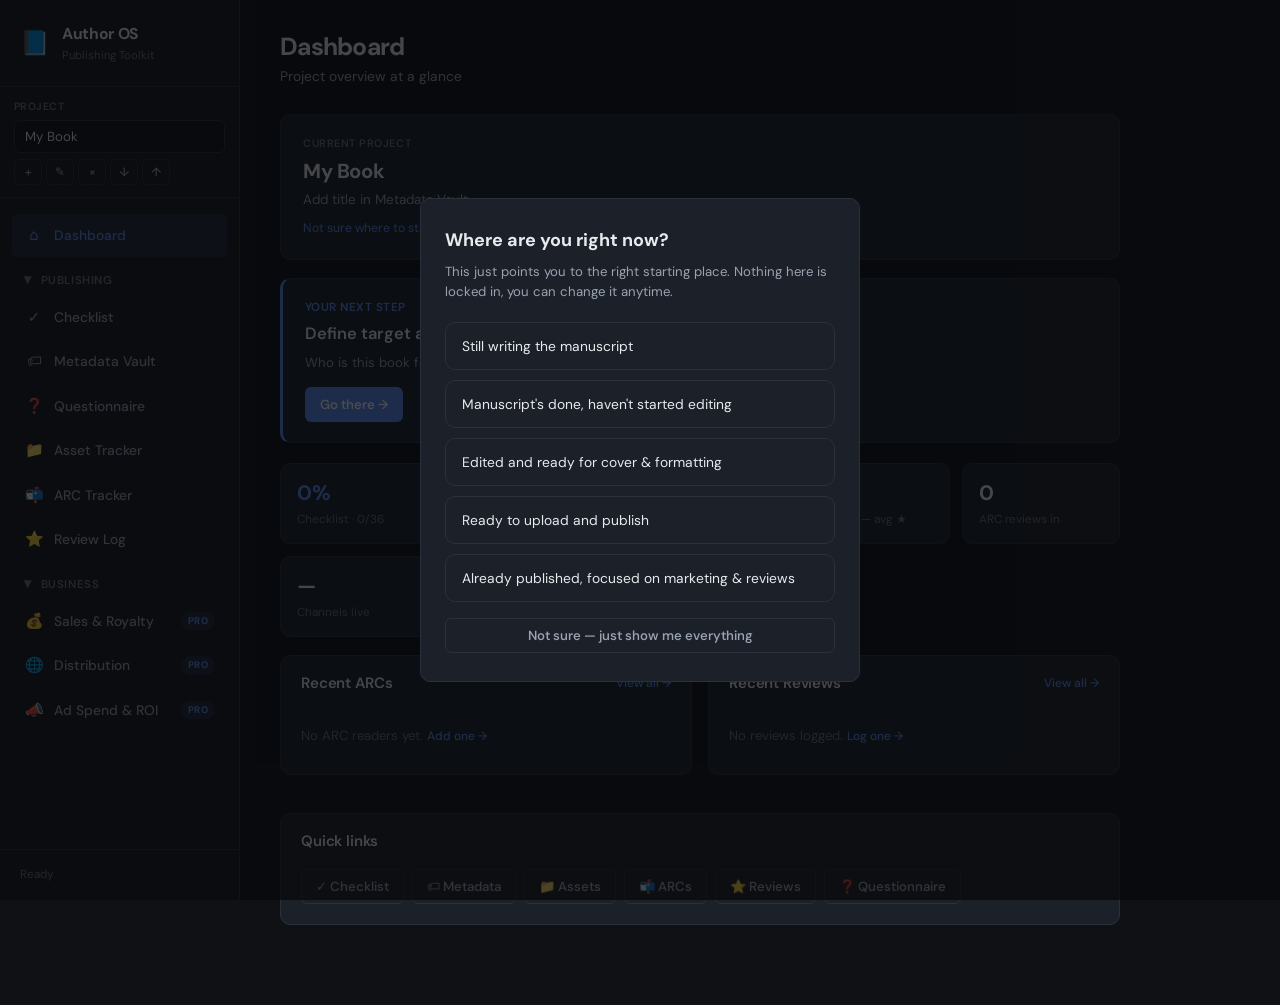
==== commit 45a138e4: "Add files via upload" ====
--- a/index.html
+++ b/index.html
@@ -80,18 +80,18 @@
             <span class="nav-group-label">Business</span>
           </button>
           <div class="nav-group-items">
-            <div class="nav-item disabled" title="Coming soon">
+            <a href="#sales" class="nav-item" data-page="sales">
               <span class="nav-icon">💰</span> Sales & Royalty
-              <span class="nav-soon-badge">Pro · Soon</span>
-            </div>
-            <div class="nav-item disabled" title="Coming soon">
+              <span class="nav-pro-tag">Pro</span>
+            </a>
+            <a href="#distribution" class="nav-item" data-page="distribution">
               <span class="nav-icon">🌐</span> Distribution
-              <span class="nav-soon-badge">Pro · Soon</span>
-            </div>
-            <div class="nav-item disabled" title="Coming soon">
+              <span class="nav-pro-tag">Pro</span>
+            </a>
+            <a href="#ads" class="nav-item" data-page="ads">
               <span class="nav-icon">📣</span> Ad Spend & ROI
-              <span class="nav-soon-badge">Pro · Soon</span>
-            </div>
+              <span class="nav-pro-tag">Pro</span>
+            </a>
           </div>
         </div>
       </nav>
@@ -902,6 +902,311 @@
         <button type="button" class="btn btn-primary" id="btnAddReviewEmpty">+ Log your first review</button>
       </div>
     </main>
+
+    <!-- ========== DISTRIBUTION TRACKER VIEW ========== -->
+    <main class="main view" id="view-distribution" hidden>
+      <header class="page-header">
+        <div>
+          <h1>Distribution Tracker</h1>
+          <p class="subtitle">Which stores, libraries, and platforms actually carry your book</p>
+        </div>
+        <div class="header-actions">
+          <button type="button" class="btn btn-ghost" id="btnImportDist">Import</button>
+          <button type="button" class="btn btn-ghost" id="btnExportDist">Export</button>
+          <button type="button" class="btn btn-primary" id="btnAddDist">+ Add Channel</button>
+        </div>
+      </header>
+
+      <!-- Filters -->
+      <div class="asset-filters" id="distFilters">
+        <button type="button" class="filter-chip active" data-filter="all">All</button>
+        <button type="button" class="filter-chip" data-filter="not-submitted">Not Submitted</button>
+        <button type="button" class="filter-chip" data-filter="pending">Pending</button>
+        <button type="button" class="filter-chip" data-filter="live">Live</button>
+        <button type="button" class="filter-chip" data-filter="rejected">Rejected</button>
+      </div>
+
+      <!-- Add / Edit form (hidden by default) -->
+      <section class="card asset-form-card" id="distFormCard" hidden>
+        <div class="card-header">
+          <h2 id="distFormTitle">Add Channel</h2>
+        </div>
+        <div class="card-body">
+          <form id="distForm" autocomplete="off">
+            <input type="hidden" id="distId" name="distId" />
+            <div class="grid-2">
+              <div class="field">
+                <label for="distChannel">Channel <span class="req">*</span></label>
+                <select id="distChannel" name="distChannel" required>
+                  <option value="amazon">Amazon</option>
+                  <option value="apple">Apple Books</option>
+                  <option value="kobo">Kobo</option>
+                  <option value="google-play">Google Play Books</option>
+                  <option value="bn">Barnes & Noble</option>
+                  <option value="library">Library systems (OverDrive, Hoopla)</option>
+                  <option value="indie">Independent bookstores</option>
+                  <option value="other">Other</option>
+                </select>
+              </div>
+              <div class="field">
+                <label for="distFormat">Format</label>
+                <select id="distFormat" name="distFormat">
+                  <option value="ebook">Ebook</option>
+                  <option value="paperback">Paperback</option>
+                  <option value="hardcover">Hardcover</option>
+                  <option value="audio">Audiobook</option>
+                </select>
+              </div>
+              <div class="field">
+                <label for="distStatus">Status</label>
+                <select id="distStatus" name="distStatus">
+                  <option value="not-submitted">Not Submitted</option>
+                  <option value="pending">Pending</option>
+                  <option value="live">Live</option>
+                  <option value="rejected">Rejected</option>
+                </select>
+                <div class="field-hint">"Wide" just means selling through more than one retailer instead of exclusively through Amazon. Library systems usually require going through an aggregator like Draft2Digital rather than uploading directly.</div>
+              </div>
+              <div class="field">
+                <label for="distDateLive">Date Live</label>
+                <input type="date" id="distDateLive" name="distDateLive" />
+              </div>
+              <div class="field full">
+                <label for="distLink">Link</label>
+                <input type="url" id="distLink" name="distLink" placeholder="Link to the live listing, if any" />
+              </div>
+              <div class="field full">
+                <label for="distNotes">Notes</label>
+                <textarea id="distNotes" name="distNotes" rows="2" placeholder="Submission dates, rejection reasons, anything worth remembering"></textarea>
+              </div>
+            </div>
+            <div class="form-footer" style="margin-top:16px">
+              <button type="submit" class="btn btn-primary">Save Channel</button>
+              <button type="button" class="btn btn-ghost" id="btnCancelDist">Cancel</button>
+            </div>
+          </form>
+        </div>
+      </section>
+
+      <!-- Distribution list -->
+      <div class="asset-list" id="distList"></div>
+
+      <div class="empty-state" id="distEmpty" hidden>
+        <p>No channels tracked yet.</p>
+        <button type="button" class="btn btn-primary" id="btnAddDistEmpty">+ Add your first channel</button>
+      </div>
+    </main>
+
+    <!-- ========== SALES & ROYALTY LOG VIEW ========== -->
+    <main class="main view" id="view-sales" hidden>
+      <header class="page-header">
+        <div>
+          <h1>Sales & Royalty Log</h1>
+          <p class="subtitle">Log revenue by month and platform — this app doesn't connect to retailers directly</p>
+        </div>
+        <div class="header-actions">
+          <button type="button" class="btn btn-ghost" id="btnImportSales">Import</button>
+          <button type="button" class="btn btn-ghost" id="btnExportSales">Export</button>
+          <button type="button" class="btn btn-primary" id="btnAddSale">+ Add Entry</button>
+        </div>
+      </header>
+
+      <!-- Filters -->
+      <div class="asset-filters" id="salesFilters">
+        <button type="button" class="filter-chip active" data-filter="all">All</button>
+        <button type="button" class="filter-chip" data-filter="kdp">KDP</button>
+        <button type="button" class="filter-chip" data-filter="apple">Apple</button>
+        <button type="button" class="filter-chip" data-filter="kobo">Kobo</button>
+        <button type="button" class="filter-chip" data-filter="ingram">Ingram</button>
+        <button type="button" class="filter-chip" data-filter="d2d">Draft2Digital</button>
+        <button type="button" class="filter-chip" data-filter="direct">Direct</button>
+        <button type="button" class="filter-chip" data-filter="other">Other</button>
+      </div>
+
+      <!-- Add / Edit form (hidden by default) -->
+      <section class="card asset-form-card" id="saleFormCard" hidden>
+        <div class="card-header">
+          <h2 id="saleFormTitle">Add Entry</h2>
+        </div>
+        <div class="card-body">
+          <form id="saleForm" autocomplete="off">
+            <input type="hidden" id="saleId" name="saleId" />
+            <div class="grid-2">
+              <div class="field">
+                <label for="saleMonth">Month <span class="req">*</span></label>
+                <input type="month" id="saleMonth" name="saleMonth" required />
+                <div class="field-hint">Log one row per month per platform, not per individual sale.</div>
+              </div>
+              <div class="field">
+                <label for="salePlatform">Platform</label>
+                <select id="salePlatform" name="salePlatform">
+                  <option value="kdp">KDP (Amazon)</option>
+                  <option value="apple">Apple Books</option>
+                  <option value="kobo">Kobo</option>
+                  <option value="ingram">IngramSpark</option>
+                  <option value="d2d">Draft2Digital</option>
+                  <option value="direct">Direct (Shopify, Payhip, BookFunnel)</option>
+                  <option value="other">Other</option>
+                </select>
+              </div>
+              <div class="field">
+                <label for="saleFormat">Format</label>
+                <select id="saleFormat" name="saleFormat">
+                  <option value="ebook">Ebook</option>
+                  <option value="paperback">Paperback</option>
+                  <option value="hardcover">Hardcover</option>
+                  <option value="audio">Audiobook</option>
+                </select>
+              </div>
+              <div class="field">
+                <label for="saleUnits">Units Sold</label>
+                <input type="number" id="saleUnits" name="saleUnits" min="0" placeholder="e.g. 42" />
+              </div>
+              <div class="field">
+                <label for="salePageReads">KENP Page-Reads</label>
+                <input type="number" id="salePageReads" name="salePageReads" min="0" placeholder="e.g. 1200" />
+                <div class="field-hint">How many pages readers read through Kindle Unlimited — found in your KDP dashboard under Reports. Leave blank if not applicable.</div>
+              </div>
+              <div class="field">
+                <label for="saleRevenue">Revenue ($)</label>
+                <input type="number" id="saleRevenue" name="saleRevenue" min="0" step="0.01" placeholder="e.g. 412.50" />
+                <div class="field-hint">Entered manually — this app doesn't connect to retailer accounts, so it's only as current as what you log here.</div>
+              </div>
+              <div class="field full">
+                <label for="saleNotes">Notes</label>
+                <textarea id="saleNotes" name="saleNotes" rows="2" placeholder="A promo that ran, a price change, anything worth remembering"></textarea>
+              </div>
+            </div>
+            <div class="form-footer" style="margin-top:16px">
+              <button type="submit" class="btn btn-primary">Save Entry</button>
+              <button type="button" class="btn btn-ghost" id="btnCancelSale">Cancel</button>
+            </div>
+          </form>
+        </div>
+      </section>
+
+      <!-- Sales list -->
+      <div class="asset-list" id="saleList"></div>
+
+      <div class="empty-state" id="saleEmpty" hidden>
+        <p>No sales logged yet.</p>
+        <button type="button" class="btn btn-primary" id="btnAddSaleEmpty">+ Log your first month</button>
+      </div>
+    </main>
+
+    <!-- ========== AD SPEND & ROI TRACKER VIEW ========== -->
+    <main class="main view" id="view-ads" hidden>
+      <header class="page-header">
+        <div>
+          <h1>Ad Spend & ROI Tracker</h1>
+          <p class="subtitle">Log spend by campaign — attributed revenue is always self-reported, never verified</p>
+        </div>
+        <div class="header-actions">
+          <button type="button" class="btn btn-ghost" id="btnImportAds">Import</button>
+          <button type="button" class="btn btn-ghost" id="btnExportAds">Export</button>
+        </div>
+      </header>
+
+      <!-- ROI toggle -->
+      <div class="wizard-toggle-bar">
+        <label class="roi-toggle-label">
+          <input type="checkbox" id="adsRoiToggle" />
+          <span>Show ROI estimates</span>
+        </label>
+        <span class="wizard-toggle-text">Off by default — spend and attributed revenue are always logged either way.</span>
+      </div>
+      <div class="roi-explainer card" id="adsRoiExplainer" hidden>
+        <p><strong>Return on investment</strong> here means how much you made back for every dollar spent, calculated only when a row has both a spend and an attributed number filled in.</p>
+        <p>This number is always self-reported and never verified. Ad platforms don't give indie authors reliable attribution data, so treat it as a rough signal, not a hard metric.</p>
+        <button type="button" class="btn btn-ghost btn-sm" id="btnDismissRoiExplainer">Got it</button>
+      </div>
+
+      <!-- Quick add -->
+      <section class="card quick-add-card">
+        <div class="card-header"><h2>Quick add</h2></div>
+        <div class="card-body">
+          <div class="quick-add-row">
+            <select id="qaAdPlatform" class="quick-add-select">
+              <option value="amazon-ads">Amazon Ads</option>
+              <option value="meta">Meta</option>
+              <option value="bookbub">BookBub CPC</option>
+              <option value="other">Other</option>
+            </select>
+            <input type="number" id="qaAdSpend" class="quick-add-input" min="0" step="0.01" placeholder="Spend $" />
+            <input type="number" id="qaAdAttributed" class="quick-add-input" min="0" step="0.01" placeholder="Attributed $ (optional)" />
+            <button type="button" class="btn btn-primary" id="btnQuickAddAd">+ Add</button>
+          </div>
+          <p class="field-hint">Saves instantly with today's date. Add a campaign name, date range, or notes later by tapping Edit on any entry.</p>
+        </div>
+      </section>
+
+      <!-- Filters -->
+      <div class="asset-filters" id="adsFilters">
+        <button type="button" class="filter-chip active" data-filter="all">All</button>
+        <button type="button" class="filter-chip" data-filter="amazon-ads">Amazon Ads</button>
+        <button type="button" class="filter-chip" data-filter="meta">Meta</button>
+        <button type="button" class="filter-chip" data-filter="bookbub">BookBub</button>
+        <button type="button" class="filter-chip" data-filter="other">Other</button>
+      </div>
+
+      <!-- Full edit form (hidden by default) -->
+      <section class="card asset-form-card" id="adFormCard" hidden>
+        <div class="card-header">
+          <h2 id="adFormTitle">Edit Entry</h2>
+        </div>
+        <div class="card-body">
+          <form id="adForm" autocomplete="off">
+            <input type="hidden" id="adId" name="adId" />
+            <div class="grid-2">
+              <div class="field full">
+                <label for="adCampaign">Campaign Name</label>
+                <input type="text" id="adCampaign" name="adCampaign" placeholder="e.g. Launch week — Amazon Ads" />
+              </div>
+              <div class="field">
+                <label for="adPlatform">Platform</label>
+                <select id="adPlatform" name="adPlatform">
+                  <option value="amazon-ads">Amazon Ads</option>
+                  <option value="meta">Meta</option>
+                  <option value="bookbub">BookBub CPC</option>
+                  <option value="other">Other</option>
+                </select>
+              </div>
+              <div class="field">
+                <label for="adDate">Date</label>
+                <input type="date" id="adDate" name="adDate" />
+              </div>
+              <div class="field">
+                <label for="adSpend">Spend ($)</label>
+                <input type="number" id="adSpend" name="adSpend" min="0" step="0.01" />
+              </div>
+              <div class="field">
+                <label for="adAttributed">Attributed Revenue ($)</label>
+                <input type="number" id="adAttributed" name="adAttributed" min="0" step="0.01" />
+                <div class="field-hint">Sales you can reasonably credit to this ad. Always a rough, self-reported estimate, never exact.</div>
+              </div>
+              <div class="field full">
+                <label for="adNotes">Notes</label>
+                <textarea id="adNotes" name="adNotes" rows="2" placeholder="Targeting notes, what changed, anything worth remembering"></textarea>
+              </div>
+            </div>
+            <div class="form-footer" style="margin-top:16px">
+              <button type="submit" class="btn btn-primary">Save Entry</button>
+              <button type="button" class="btn btn-ghost" id="btnCancelAd">Cancel</button>
+            </div>
+          </form>
+        </div>
+      </section>
+
+      <!-- Ad spend list -->
+      <div class="asset-list" id="adList"></div>
+
+      <div class="empty-state" id="adEmpty" hidden>
+        <p>No ad spend logged yet.</p>
+        <p class="hint">Use Quick Add above to log your first entry.</p>
+      </div>
+    </main>
+
+
   </div>
 
   <input type="file" id="importFile" accept=".json,application/json" hidden />
@@ -932,6 +1237,20 @@
     </div>
   </div>
 
+  <!-- ========== PRO UPGRADE MODAL ========== -->
+  <div class="modal-overlay" id="proModal" hidden>
+    <div class="modal card">
+      <div class="modal-pro-badge">Pro</div>
+      <h2 id="proModalTitle">Author OS Pro</h2>
+      <p class="modal-sub" id="proModalFeatureDesc"></p>
+      <ul class="modal-pro-features" id="proModalFeatureList"></ul>
+      <div class="modal-pro-price" id="proModalPrice"></div>
+      <p class="modal-pro-note">Free stays free, forever. Everything you need to actually publish your book never requires Pro.</p>
+      <button type="button" class="btn btn-primary modal-pro-close" id="btnCloseProModal">Got it</button>
+      <p class="modal-pro-brand">Author OS is built by Sigil and Scribe, LLC.</p>
+    </div>
+  </div>
+
   <script src="app.js"></script>
   <script>
     if ("serviceWorker" in navigator) {
--- a/styles.css
+++ b/styles.css
@@ -1432,3 +1432,157 @@
   padding: 2px 7px;
   white-space: nowrap;
 }
+
+/* ========== Pro upgrade modal ========== */
+.modal-pro-badge {
+  display: inline-block;
+  font-size: 0.72rem;
+  font-weight: 700;
+  letter-spacing: 0.04em;
+  text-transform: uppercase;
+  color: var(--accent);
+  background: var(--accent-soft);
+  border-radius: 99px;
+  padding: 3px 10px;
+  margin-bottom: 10px;
+}
+
+.modal-pro-features {
+  list-style: none;
+  display: flex;
+  flex-direction: column;
+  gap: 8px;
+  margin: 4px 0 18px;
+}
+
+.modal-pro-features li {
+  font-size: 0.86rem;
+  color: var(--text-muted);
+  padding-left: 20px;
+  position: relative;
+  line-height: 1.4;
+}
+
+.modal-pro-features li::before {
+  content: "✓";
+  position: absolute;
+  left: 0;
+  color: var(--accent);
+  font-weight: 700;
+}
+
+.modal-pro-price {
+  font-size: 1.15rem;
+  font-weight: 700;
+  color: var(--text);
+  margin-bottom: 10px;
+}
+
+.modal-pro-note {
+  font-size: 0.8rem;
+  color: var(--text-dim);
+  line-height: 1.5;
+  margin-bottom: 18px;
+}
+
+.modal-pro-close {
+  width: 100%;
+  justify-content: center;
+  margin-bottom: 14px;
+}
+
+.modal-pro-brand {
+  font-size: 0.74rem;
+  color: var(--text-dim);
+  text-align: center;
+}
+
+.nav-item.disabled[data-pro-feature] {
+  cursor: pointer;
+}
+
+.nav-item.disabled[data-pro-feature]:hover {
+  background: rgba(255, 255, 255, 0.02);
+}
+
+.nav-item .nav-pro-tag {
+  margin-left: auto;
+  font-size: 0.64rem;
+  font-weight: 700;
+  letter-spacing: 0.03em;
+  text-transform: uppercase;
+  color: var(--accent);
+  background: var(--accent-soft);
+  border-radius: 99px;
+  padding: 2px 7px;
+}
+
+/* ========== Ad Spend: ROI toggle + quick add ========== */
+.roi-toggle-label {
+  display: flex;
+  align-items: center;
+  gap: 8px;
+  font-size: 0.88rem;
+  font-weight: 550;
+  cursor: pointer;
+}
+
+.roi-toggle-label input[type="checkbox"] {
+  width: 16px;
+  height: 16px;
+  accent-color: var(--accent);
+}
+
+.roi-explainer {
+  padding: 16px 18px;
+  margin-bottom: 16px;
+  border-left: 3px solid var(--accent);
+}
+
+.roi-explainer p {
+  font-size: 0.85rem;
+  color: var(--text-muted);
+  line-height: 1.55;
+  margin-bottom: 10px;
+}
+
+.quick-add-card {
+  margin-bottom: 16px;
+}
+
+.quick-add-row {
+  display: flex;
+  flex-wrap: wrap;
+  gap: 8px;
+  align-items: center;
+}
+
+.quick-add-select,
+.quick-add-input {
+  padding: 9px 12px;
+  background: var(--bg);
+  border: 1px solid var(--border);
+  border-radius: var(--radius-sm);
+  color: var(--text);
+  font-family: var(--font);
+  font-size: 0.9rem;
+  flex: 1;
+  min-width: 120px;
+}
+
+.roi-tag {
+  font-size: 0.7rem;
+  color: var(--text-dim);
+  font-style: italic;
+}
+
+@media (max-width: 640px) {
+  .quick-add-row {
+    flex-direction: column;
+    align-items: stretch;
+  }
+  .quick-add-select,
+  .quick-add-input {
+    width: 100%;
+  }
+}
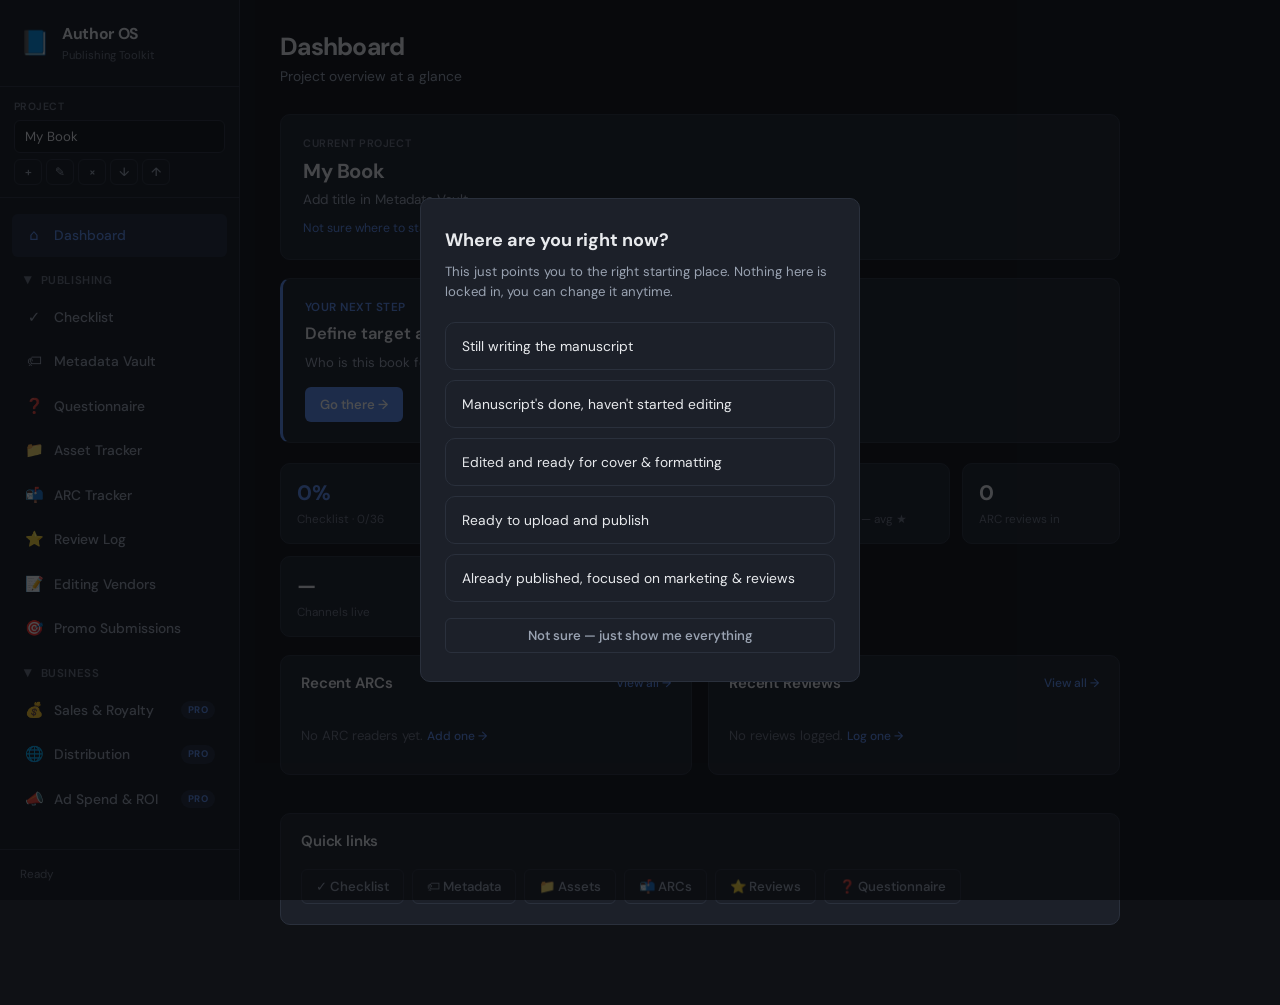
==== commit d29665d5: "Add files via upload" ====
--- a/index.html
+++ b/index.html
@@ -71,6 +71,12 @@
             <a href="#reviews" class="nav-item" data-page="reviews">
               <span class="nav-icon">⭐</span> Review Log
             </a>
+            <a href="#editing" class="nav-item" data-page="editing">
+              <span class="nav-icon">📝</span> Editing Vendors
+            </a>
+            <a href="#promo" class="nav-item" data-page="promo">
+              <span class="nav-icon">🎯</span> Promo Submissions
+            </a>
           </div>
         </div>
 
@@ -424,9 +430,9 @@
               <div class="field-hint">Not for readers, this is for you. It helps you stay motivated and surfaces the emotional core you'll want to lean into in marketing later.</div>
             </div>
             <div class="field">
-              <label for="q_comparable">Name 2–3 comparable titles (comps)</label>
-              <input type="text" id="q_comparable" name="q_comparable" placeholder="e.g. The Silent Patient + Mexican Gothic + The Guest List" />
-              <div class="field-hint">Already-published books close enough in tone or audience that "if you liked X, you'll like this" makes sense. Browse a similar book's Amazon page under "Customers also bought" for real, reader-tested comps.</div>
+              <label for="q_comparable">Comparable titles (comps)</label>
+              <textarea id="q_comparable" name="q_comparable" rows="4" placeholder="The Silent Patient by Alex Michaelides — same slow-reveal psychological tension&#10;Mexican Gothic by Silvia Moreno-Garcia — gothic atmosphere, similar pacing&#10;The Guest List by Lucy Foley — closed-circle mystery structure"></textarea>
+              <div class="field-hint">2–3 already-published books close enough in tone or audience that "if you liked X, you'll like this" makes sense — one per line, with a short note on why each one fits. Browse a similar book's Amazon page under "Customers also bought" for real, reader-tested comps.</div>
             </div>
             <div class="field">
               <label for="q_unique">What makes your book different from those comps?</label>
@@ -681,7 +687,7 @@
       <header class="page-header">
         <div>
           <h1>ARC Tracker</h1>
-          <p class="subtitle">Advance reader copies — who has it, status, and reviews</p>
+          <p class="subtitle">Beta and advance reader copies — who has it, status, and reviews</p>
         </div>
         <div class="header-actions">
           <button type="button" class="btn btn-ghost" id="btnImportArcs">Import</button>
@@ -689,6 +695,17 @@
           <button type="button" class="btn btn-primary" id="btnAddArc">+ Add Reader</button>
         </div>
       </header>
+
+      <p class="card-hint" style="margin-bottom:12px">
+        A <strong>beta reader</strong> reads your manuscript while it's still being revised and gives feedback on story or structure. An <strong>ARC reader</strong> (Advance Reader Copy) gets a free early copy of the finished book in exchange for an honest review once it's live. Track both here, the Phase field below tells them apart.
+      </p>
+
+      <!-- Phase filters -->
+      <div class="asset-filters" id="arcPhaseFilters">
+        <button type="button" class="filter-chip active" data-phase="all">All Phases</button>
+        <button type="button" class="filter-chip" data-phase="beta">Beta Readers</button>
+        <button type="button" class="filter-chip" data-phase="arc">ARC Readers</button>
+      </div>
 
       <!-- Status filters -->
       <div class="asset-filters" id="arcFilters">
@@ -713,6 +730,13 @@
           <form id="arcForm" autocomplete="off">
             <input type="hidden" id="arcId" name="arcId" />
             <div class="grid-2">
+              <div class="field full">
+                <label for="arcPhase">Phase</label>
+                <select id="arcPhase" name="arcPhase">
+                  <option value="beta">Beta Reader (manuscript, pre-launch feedback)</option>
+                  <option value="arc">ARC Reader (finished book, post-launch review)</option>
+                </select>
+              </div>
               <div class="field">
                 <label for="arcName">Name / Handle <span class="req">*</span></label>
                 <input type="text" id="arcName" name="arcName" required placeholder="e.g. Sarah J. or @bookishsarah" />
@@ -1205,6 +1229,179 @@
         <p class="hint">Use Quick Add above to log your first entry.</p>
       </div>
     </main>
+
+    <!-- ========== EDITING VENDOR TRACKER VIEW ========== -->
+    <main class="main view" id="view-editing" hidden>
+      <header class="page-header">
+        <div>
+          <h1>Editing Vendor Tracker</h1>
+          <p class="subtitle">Track who's editing what, and which pass you're actually paying for</p>
+        </div>
+        <div class="header-actions">
+          <button type="button" class="btn btn-ghost" id="btnImportEditing">Import</button>
+          <button type="button" class="btn btn-ghost" id="btnExportEditing">Export</button>
+          <button type="button" class="btn btn-primary" id="btnAddEditing">+ Add Vendor</button>
+        </div>
+      </header>
+
+      <!-- Filters -->
+      <div class="asset-filters" id="editingFilters">
+        <button type="button" class="filter-chip active" data-filter="all">All</button>
+        <button type="button" class="filter-chip" data-filter="not-started">Not Started</button>
+        <button type="button" class="filter-chip" data-filter="in-progress">In Progress</button>
+        <button type="button" class="filter-chip" data-filter="delivered">Delivered</button>
+      </div>
+
+      <!-- Add / Edit form -->
+      <section class="card asset-form-card" id="editingFormCard" hidden>
+        <div class="card-header">
+          <h2 id="editingFormTitle">Add Vendor</h2>
+        </div>
+        <div class="card-body">
+          <form id="editingForm" autocomplete="off">
+            <input type="hidden" id="editingId" name="editingId" />
+            <div class="grid-2">
+              <div class="field">
+                <label for="editingVendor">Editor / Vendor Name <span class="req">*</span></label>
+                <input type="text" id="editingVendor" name="editingVendor" required placeholder="e.g. Jane Smith Editorial" />
+              </div>
+              <div class="field">
+                <label for="editingType">Edit Type</label>
+                <select id="editingType" name="editingType">
+                  <option value="developmental">Developmental (story & structure)</option>
+                  <option value="line">Line edit (prose & flow)</option>
+                  <option value="copyedit">Copyedit (grammar & consistency)</option>
+                  <option value="proofread">Proofread (final typo pass)</option>
+                </select>
+                <div class="field-hint">Confirm with the editor directly which of these four they're actually delivering, ask before you pay, not after.</div>
+              </div>
+              <div class="field">
+                <label for="editingStatus">Status</label>
+                <select id="editingStatus" name="editingStatus">
+                  <option value="not-started">Not Started</option>
+                  <option value="in-progress">In Progress</option>
+                  <option value="delivered">Delivered</option>
+                </select>
+              </div>
+              <div class="field">
+                <label for="editingCost">Cost ($)</label>
+                <input type="number" id="editingCost" name="editingCost" min="0" step="0.01" placeholder="e.g. 850" />
+              </div>
+              <div class="field">
+                <label for="editingDeadline">Deadline</label>
+                <input type="date" id="editingDeadline" name="editingDeadline" />
+              </div>
+              <div class="field">
+                <label for="editingFile">Delivered File / Version</label>
+                <input type="text" id="editingFile" name="editingFile" placeholder="e.g. Manuscript_v3_lineedit.docx" />
+              </div>
+              <div class="field full">
+                <label for="editingNotes">Notes</label>
+                <textarea id="editingNotes" name="editingNotes" rows="2" placeholder="Contact info, scope details, anything worth remembering"></textarea>
+              </div>
+            </div>
+            <div class="form-footer" style="margin-top:16px">
+              <button type="submit" class="btn btn-primary">Save Vendor</button>
+              <button type="button" class="btn btn-ghost" id="btnCancelEditing">Cancel</button>
+            </div>
+          </form>
+        </div>
+      </section>
+
+      <!-- List -->
+      <div class="asset-list" id="editingList"></div>
+
+      <div class="empty-state" id="editingEmpty" hidden>
+        <p>No editing vendors tracked yet.</p>
+        <button type="button" class="btn btn-primary" id="btnAddEditingEmpty">+ Add your first vendor</button>
+      </div>
+    </main>
+
+    <!-- ========== PROMO SUBMISSION TRACKER VIEW ========== -->
+    <main class="main view" id="view-promo" hidden>
+      <header class="page-header">
+        <div>
+          <h1>Promo Submission Tracker</h1>
+          <p class="subtitle">BookBub, Written Word Media, and other promo site submissions</p>
+        </div>
+        <div class="header-actions">
+          <button type="button" class="btn btn-ghost" id="btnImportPromo">Import</button>
+          <button type="button" class="btn btn-ghost" id="btnExportPromo">Export</button>
+          <button type="button" class="btn btn-primary" id="btnAddPromo">+ Add Submission</button>
+        </div>
+      </header>
+
+      <!-- Filters -->
+      <div class="asset-filters" id="promoFilters">
+        <button type="button" class="filter-chip active" data-filter="all">All</button>
+        <button type="button" class="filter-chip" data-filter="applied">Applied</button>
+        <button type="button" class="filter-chip" data-filter="accepted">Accepted</button>
+        <button type="button" class="filter-chip" data-filter="rejected">Rejected</button>
+        <button type="button" class="filter-chip" data-filter="ran">Ran</button>
+      </div>
+
+      <!-- Add / Edit form -->
+      <section class="card asset-form-card" id="promoFormCard" hidden>
+        <div class="card-header">
+          <h2 id="promoFormTitle">Add Submission</h2>
+        </div>
+        <div class="card-body">
+          <form id="promoForm" autocomplete="off">
+            <input type="hidden" id="promoId" name="promoId" />
+            <div class="grid-2">
+              <div class="field">
+                <label for="promoService">Service <span class="req">*</span></label>
+                <select id="promoService" name="promoService" required>
+                  <option value="bookbub">BookBub Featured Deal</option>
+                  <option value="wwm">Written Word Media</option>
+                  <option value="bargain-booksy">Bargain Booksy</option>
+                  <option value="freebooksy">Freebooksy</option>
+                  <option value="other">Other</option>
+                </select>
+              </div>
+              <div class="field">
+                <label for="promoStatus">Status</label>
+                <select id="promoStatus" name="promoStatus">
+                  <option value="applied">Applied</option>
+                  <option value="accepted">Accepted</option>
+                  <option value="rejected">Rejected</option>
+                  <option value="ran">Ran</option>
+                </select>
+              </div>
+              <div class="field">
+                <label for="promoDateApplied">Date Applied</label>
+                <input type="date" id="promoDateApplied" name="promoDateApplied" />
+              </div>
+              <div class="field">
+                <label for="promoDateRan">Date Ran</label>
+                <input type="date" id="promoDateRan" name="promoDateRan" />
+              </div>
+              <div class="field">
+                <label for="promoCost">Cost ($)</label>
+                <input type="number" id="promoCost" name="promoCost" min="0" step="0.01" placeholder="e.g. 150" />
+              </div>
+              <div class="field full">
+                <label for="promoResults">Results</label>
+                <textarea id="promoResults" name="promoResults" rows="2" placeholder="Downloads, sales bump, whatever you tracked afterward"></textarea>
+              </div>
+            </div>
+            <div class="form-footer" style="margin-top:16px">
+              <button type="submit" class="btn btn-primary">Save Submission</button>
+              <button type="button" class="btn btn-ghost" id="btnCancelPromo">Cancel</button>
+            </div>
+          </form>
+        </div>
+      </section>
+
+      <!-- List -->
+      <div class="asset-list" id="promoList"></div>
+
+      <div class="empty-state" id="promoEmpty" hidden>
+        <p>No promo submissions tracked yet.</p>
+        <button type="button" class="btn btn-primary" id="btnAddPromoEmpty">+ Add your first submission</button>
+      </div>
+    </main>
+
 
 
   </div>
--- a/styles.css
+++ b/styles.css
@@ -839,6 +839,18 @@
   opacity: 0.6;
 }
 
+.asset-tag.phase-beta {
+  background: rgba(245, 158, 11, 0.12);
+  border-color: #f59e0b;
+  color: #f59e0b;
+}
+
+.asset-tag.phase-arc {
+  background: var(--accent-soft);
+  border-color: var(--accent);
+  color: var(--accent);
+}
+
 .asset-location {
   font-size: 0.8rem;
   color: var(--text-muted);
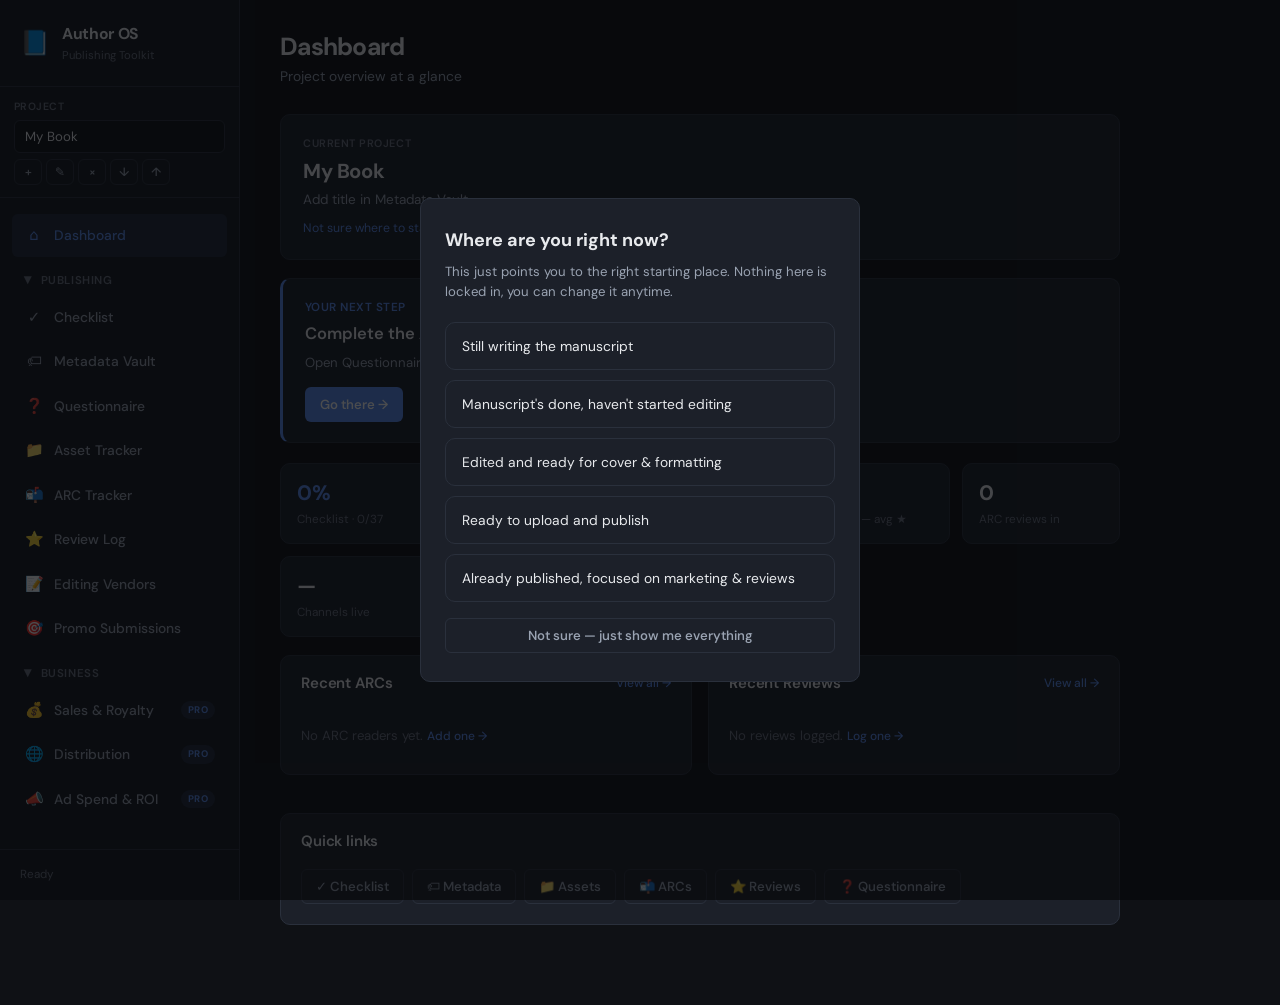
==== commit 805fe2ea: "Add files via upload" ====
--- a/index.html
+++ b/index.html
@@ -658,6 +658,14 @@
                 <label for="assetLocation">Location / Link / Path</label>
                 <input type="text" id="assetLocation" name="assetLocation" placeholder="Google Drive link, Dropbox path, local folder…" />
               </div>
+              <div class="field full" id="coverBriefFields" hidden>
+                <label for="assetMoodBoard">Mood Board / Inspiration Links</label>
+                <input type="text" id="assetMoodBoard" name="assetMoodBoard" placeholder="Pinterest board, Canva link, image folder…" />
+                <div class="field-hint">Genre expectations matter more than personal taste here, readers judge a cover against others in the same category in about half a second.</div>
+                <label for="assetCompCovers" style="margin-top:10px">Comp Covers</label>
+                <textarea id="assetCompCovers" name="assetCompCovers" rows="2" placeholder="2–3 published covers in your genre that nail the right tone"></textarea>
+                <div class="field-hint">Browse the bestseller list in your genre and note which covers you'd want yours shelved next to. Hand these to your designer as reference, not to copy.</div>
+              </div>
               <div class="field full">
                 <label for="assetNotes">Notes</label>
                 <textarea id="assetNotes" name="assetNotes" rows="2" placeholder="Anything important about this file"></textarea>
--- a/styles.css
+++ b/styles.css
@@ -1598,3 +1598,44 @@
     width: 100%;
   }
 }
+
+/* ========== Planning section: live Questionnaire preview ========== */
+.planning-context-card {
+  background: var(--accent-soft);
+  border: 1px solid var(--accent);
+  border-radius: var(--radius-sm);
+  padding: 14px 16px;
+  margin: 0 0 14px;
+}
+
+.planning-context-label {
+  font-size: 0.72rem;
+  text-transform: uppercase;
+  letter-spacing: 0.04em;
+  color: var(--accent);
+  font-weight: 600;
+  margin-bottom: 8px;
+}
+
+.planning-context-row {
+  font-size: 0.85rem;
+  color: var(--text-muted);
+  line-height: 1.5;
+  margin-bottom: 4px;
+}
+
+.planning-context-row strong {
+  color: var(--text);
+}
+
+.planning-context-link {
+  display: inline-block;
+  margin-top: 8px;
+  font-size: 0.8rem;
+  color: var(--accent);
+  text-decoration: none;
+}
+
+.planning-context-link:hover {
+  text-decoration: underline;
+}
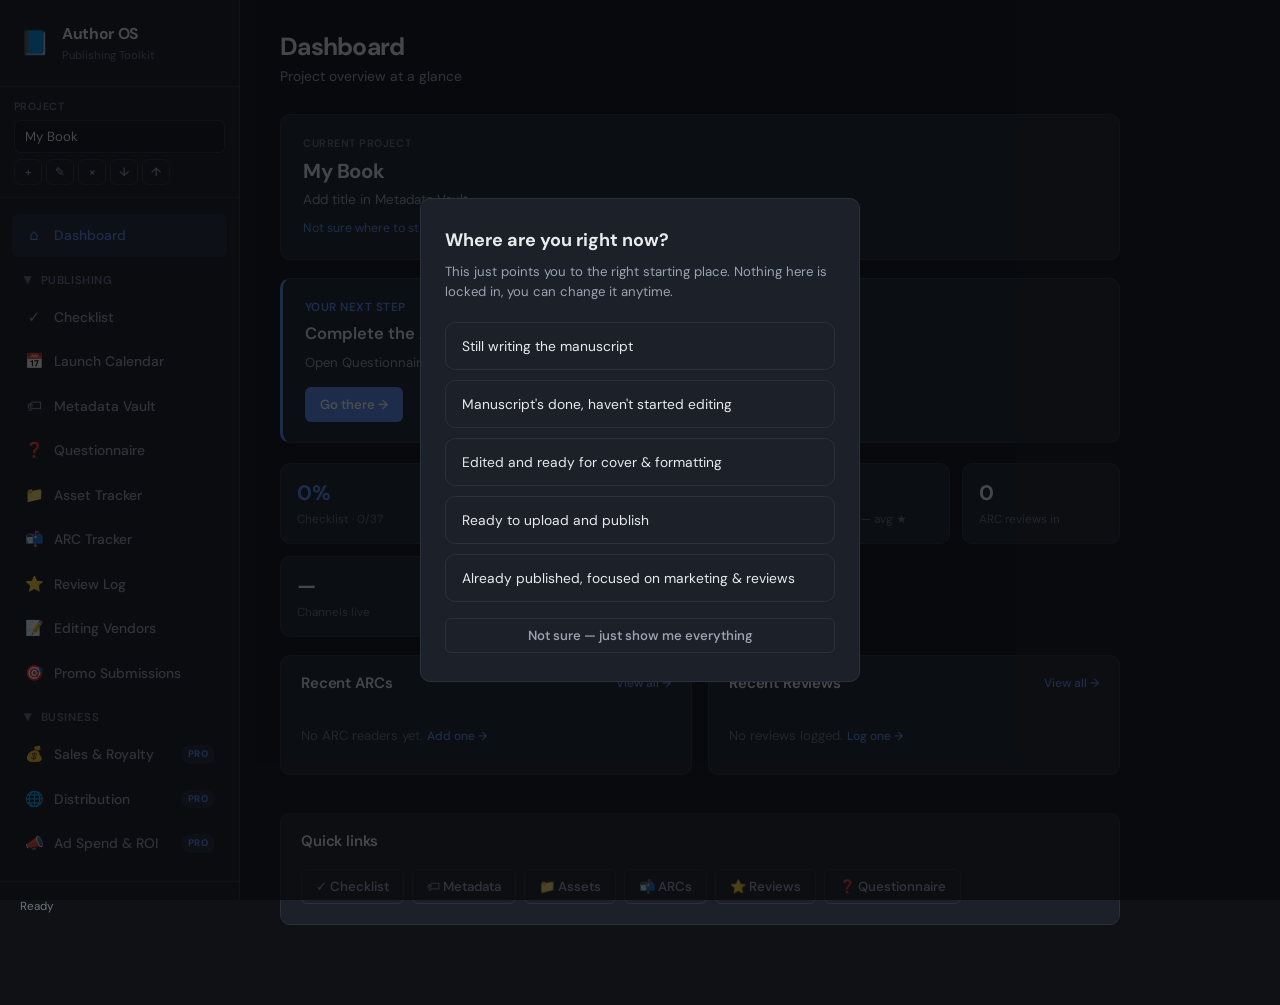
==== commit afe079bd: "Add files via upload" ====
--- a/index.html
+++ b/index.html
@@ -56,6 +56,9 @@
             <a href="#checklist" class="nav-item" data-page="checklist">
               <span class="nav-icon">✓</span> Checklist
             </a>
+            <a href="#calendar" class="nav-item" data-page="calendar">
+              <span class="nav-icon">📅</span> Launch Calendar
+            </a>
             <a href="#metadata" class="nav-item" data-page="metadata">
               <span class="nav-icon">🏷</span> Metadata Vault
             </a>
@@ -181,6 +184,44 @@
       </div>
     </main>
 
+    <!-- ========== LAUNCH CALENDAR VIEW ========== -->
+    <main class="main view" id="view-calendar" hidden>
+      <header class="page-header">
+        <div>
+          <h1>Launch Calendar</h1>
+          <p class="subtitle">Give any checklist step a date, right from the Checklist, and see it here</p>
+        </div>
+      </header>
+
+      <p class="card-hint" style="margin-bottom:12px">
+        This calendar is empty until you add dates to checklist items. Open the <a href="#checklist" id="calendarGoToChecklist">Checklist</a> and set a date on any step, marketing tasks are usually the ones worth dating.
+      </p>
+
+      <section class="card calendar-card">
+        <div class="calendar-nav">
+          <button type="button" class="btn btn-ghost btn-sm" id="btnCalPrev">← Prev</button>
+          <div class="calendar-month-label" id="calMonthLabel"></div>
+          <button type="button" class="btn btn-ghost btn-sm" id="btnCalNext">Next →</button>
+        </div>
+        <button type="button" class="btn btn-ghost btn-sm calendar-today-btn" id="btnCalToday">Today</button>
+        <div class="calendar-weekdays">
+          <span>S</span><span>M</span><span>T</span><span>W</span><span>T</span><span>F</span><span>S</span>
+        </div>
+        <div class="calendar-grid" id="calGrid"></div>
+      </section>
+
+      <section class="card">
+        <div class="card-header">
+          <h2 id="calAgendaTitle">Upcoming</h2>
+          <button type="button" class="btn btn-ghost btn-sm" id="btnCalShowUpcoming" hidden>Show all upcoming</button>
+        </div>
+        <div class="card-body">
+          <div id="calAgendaList"></div>
+          <p class="hint" id="calAgendaEmpty" hidden>Nothing dated yet — add a date to a checklist item to see it here.</p>
+        </div>
+      </section>
+    </main>
+
     <!-- ========== METADATA VIEW ========== -->
     <main class="main view" id="view-metadata" hidden>
       <header class="page-header">
--- a/styles.css
+++ b/styles.css
@@ -1639,3 +1639,121 @@
 .planning-context-link:hover {
   text-decoration: underline;
 }
+
+/* ========== Launch Calendar ========== */
+.check-item-date {
+  flex-shrink: 0;
+  width: 128px;
+  padding: 5px 8px;
+  background: var(--bg);
+  border: 1px solid var(--border);
+  border-radius: var(--radius-sm);
+  color: var(--text-muted);
+  font-family: var(--font);
+  font-size: 0.78rem;
+  align-self: center;
+}
+
+.calendar-card {
+  margin-bottom: 16px;
+}
+
+.calendar-nav {
+  display: flex;
+  align-items: center;
+  justify-content: space-between;
+  margin-bottom: 4px;
+}
+
+.calendar-month-label {
+  font-size: 1rem;
+  font-weight: 600;
+  color: var(--text);
+}
+
+.calendar-today-btn {
+  margin-bottom: 12px;
+}
+
+.calendar-weekdays {
+  display: grid;
+  grid-template-columns: repeat(7, 1fr);
+  gap: 4px;
+  margin-bottom: 4px;
+  text-align: center;
+  font-size: 0.72rem;
+  color: var(--text-dim);
+  font-weight: 600;
+}
+
+.calendar-grid {
+  display: grid;
+  grid-template-columns: repeat(7, 1fr);
+  gap: 4px;
+}
+
+.calendar-day {
+  aspect-ratio: 1;
+  display: flex;
+  flex-direction: column;
+  align-items: center;
+  justify-content: center;
+  gap: 2px;
+  border: 1px solid transparent;
+  border-radius: var(--radius-sm);
+  background: var(--bg);
+  color: var(--text-muted);
+  font-family: var(--font);
+  font-size: 0.82rem;
+  cursor: pointer;
+}
+
+.calendar-day.empty {
+  background: transparent;
+  cursor: default;
+}
+
+.calendar-day:hover:not(.empty) {
+  border-color: var(--border);
+}
+
+.calendar-day.today {
+  border-color: var(--accent);
+  color: var(--text);
+  font-weight: 700;
+}
+
+.calendar-day.selected {
+  background: var(--accent-soft);
+  border-color: var(--accent);
+  color: var(--accent);
+}
+
+.calendar-day.overdue .calendar-day-dot {
+  background: var(--danger);
+}
+
+.calendar-day-dot {
+  width: 5px;
+  height: 5px;
+  border-radius: 50%;
+  background: var(--accent);
+}
+
+.overdue-tag {
+  color: var(--danger);
+  font-weight: 600;
+}
+
+@media (max-width: 640px) {
+  .check-item {
+    flex-wrap: wrap;
+  }
+  .check-item-date {
+    width: 100%;
+    margin-left: 28px;
+  }
+  .calendar-day {
+    font-size: 0.74rem;
+  }
+}
